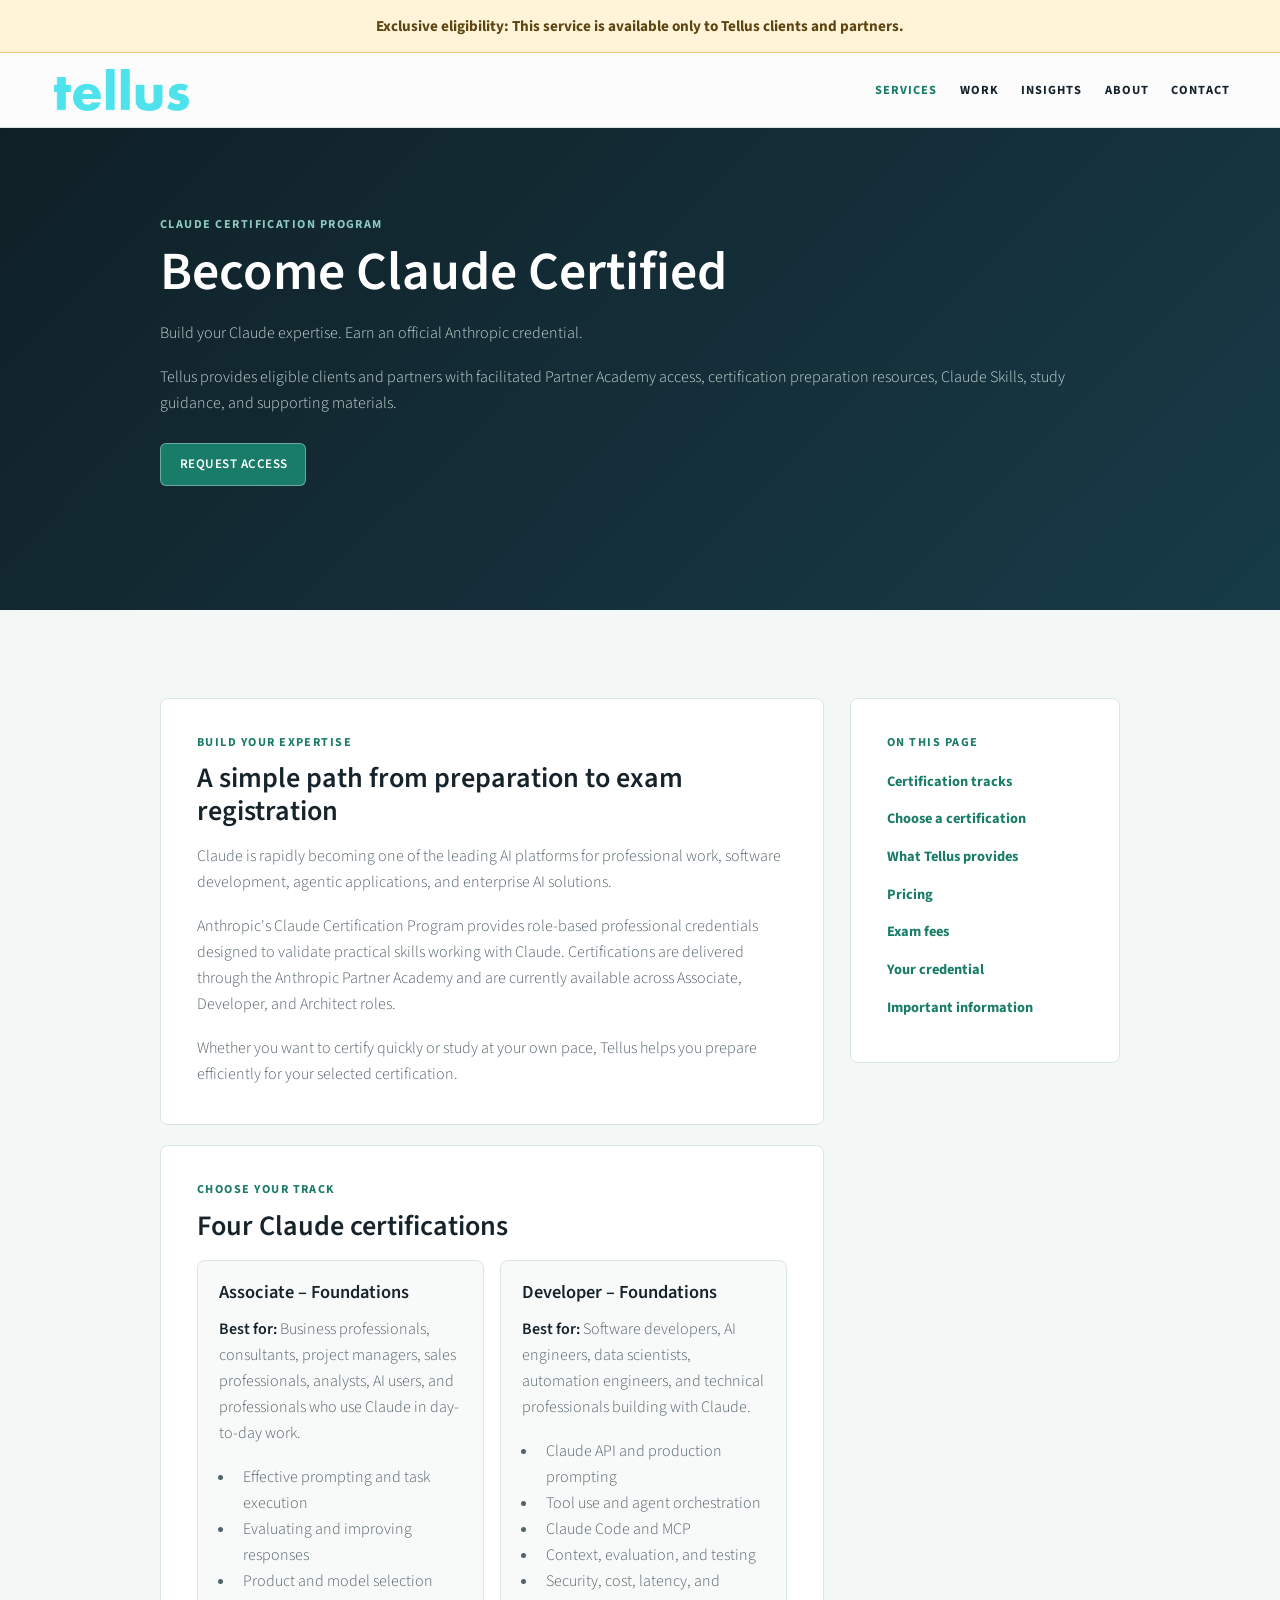
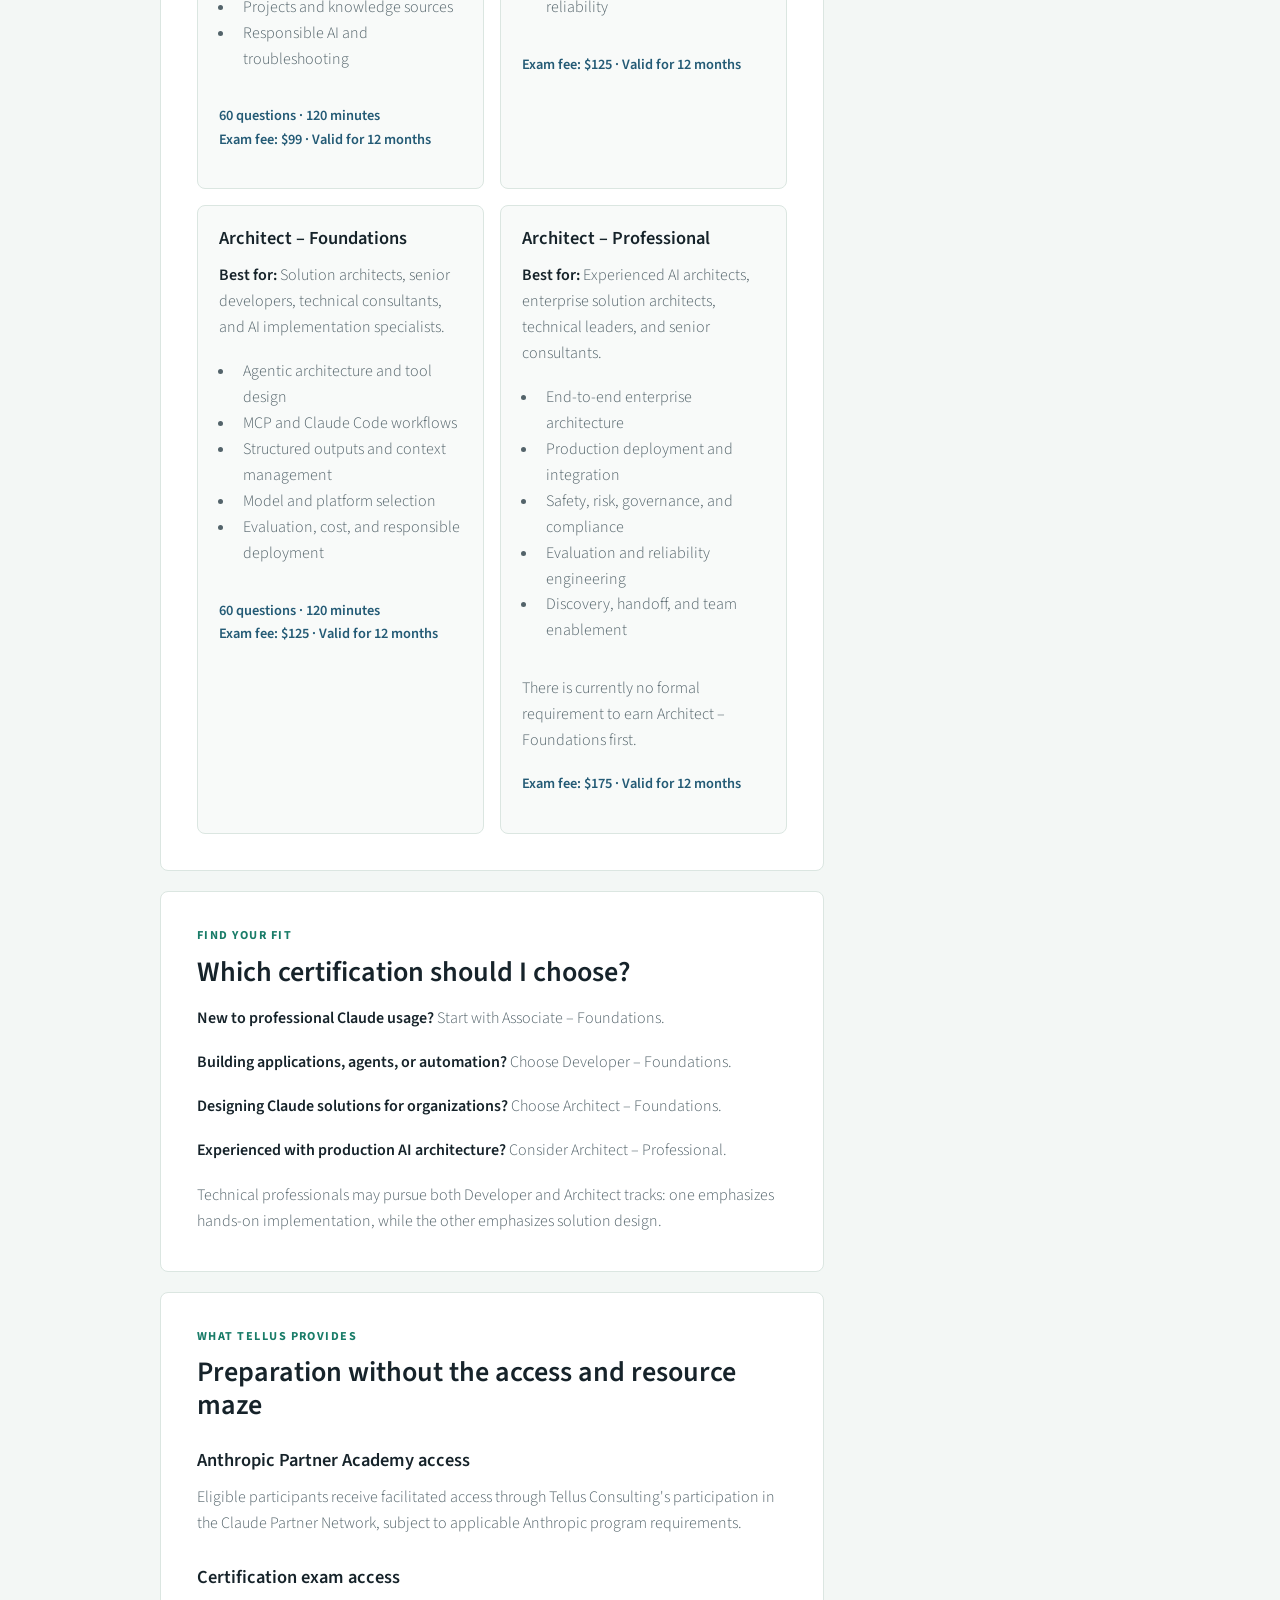
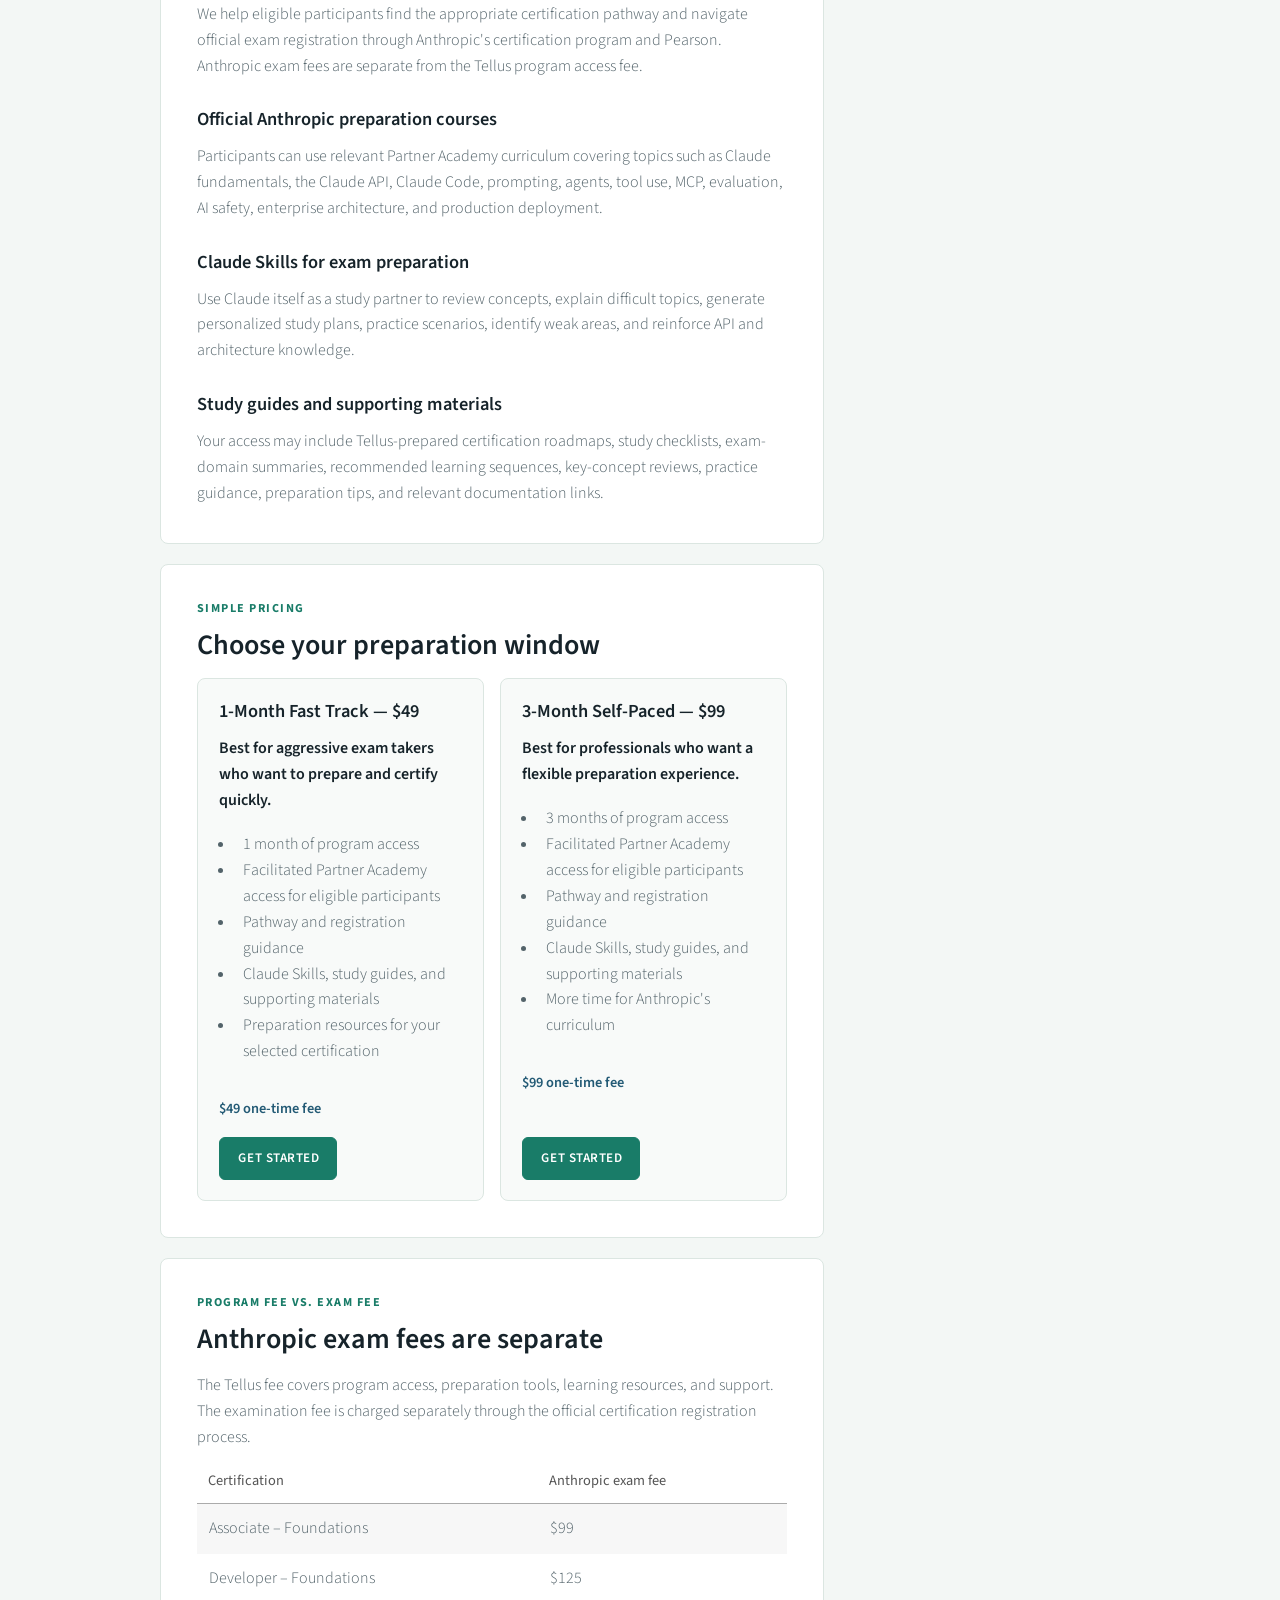
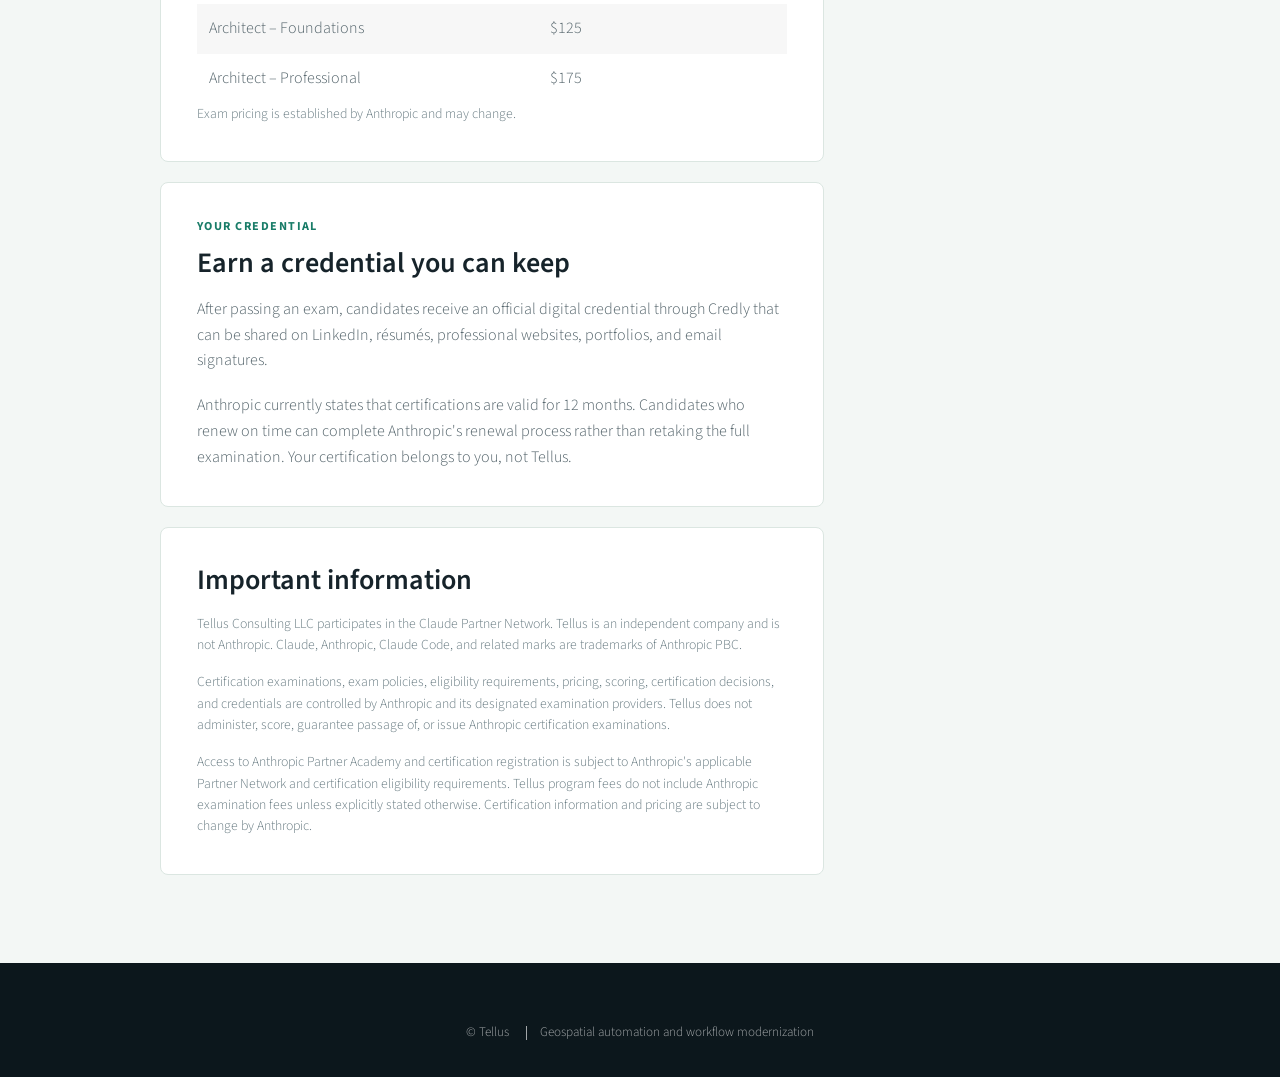
==== claude-certification.html @ 36d82f69 "add certication pages" ====
<!DOCTYPE HTML>
<html lang="en">

<head>
    <title>Claude Certification Access &amp; Preparation | Tellus</title>
    <link rel="icon" type="image/png" href="/images/tellus_symbol_square_clear.png" />
    <meta charset="utf-8" />
    <meta name="viewport" content="width=device-width, initial-scale=1, user-scalable=no" />
    <meta name="description"
        content="Claude certification access, Partner Academy guidance, and exam preparation for eligible Tellus clients and partners." />
    <link rel="canonical" href="https://www.tellusai.com/claude-certification.html" />
    <meta property="og:type" content="website" />
    <meta property="og:title" content="Claude Certification Access &amp; Preparation | Tellus" />
    <meta property="og:description"
        content="A guided path to Claude certification for eligible Tellus clients and partners." />
    <meta property="og:url" content="https://www.tellusai.com/claude-certification.html" />
    <meta name="twitter:card" content="summary" />
    <script
        type="application/ld+json">{"@context":"https://schema.org","@type":"Service","name":"Claude Certification Access & Preparation","provider":{"@id":"https://www.tellusai.com/#organization"},"audience":{"@type":"Audience","audienceType":"Tellus clients and partners"},"description":"Facilitated Anthropic Partner Academy access, certification preparation resources, study guidance, and exam registration support for eligible Tellus clients and partners."}</script>
    <link rel="stylesheet" href="/assets/css/main.css?v=20260813" />
    <link rel="stylesheet" href="/assets/css/tellus.css?v=20260821" />
</head>

<body class="is-preload insights-page certification-page">
    <div class="certification-notice" role="note">Exclusive eligibility: This service is available only to Tellus
        clients and partners.</div>
    <header class="insights-page-top">
        <nav class="site-nav"><a class="brand" href="/index.html"><img src="/images/Tellus_Logo_clear.png"
                    alt="Tellus" /></a>
            <div class="nav-links"><a href="/services.html" aria-current="page">Services</a><a
                    href="/case-studies.html">Work</a><a href="/insights.html">Insights</a><a
                    href="/about.html">About</a><a href="/index.html#contact">Contact</a></div>
        </nav>
    </header>
    <main>
        <section class="detail-hero">
            <div class="container">
                <p class="eyebrow">Claude certification program</p>
                <h1>Become Claude Certified</h1>
                <p>Build your Claude expertise. Earn an official Anthropic credential.</p>
                <p>Tellus provides eligible clients and partners with facilitated Partner Academy access, certification
                    preparation resources, Claude Skills, study guidance, and supporting materials.</p>
                <div class="hero-actions"><a class="button primary"
                        href="mailto:info@tellusai.com?subject=Claude%20Certification%20Access">Request
                        Access</a></div>
            </div>
        </section>
        <section class="main tellus-section certification-content">
            <div class="container certification-layout">
                <div class="certification-main">
                    <section class="certification-card" id="overview">
                        <p class="eyebrow">Build your expertise</p>
                        <h2>A simple path from preparation to exam registration</h2>
                        <p>Claude is rapidly becoming one of the leading AI platforms for professional work, software
                            development, agentic applications, and enterprise AI solutions.</p>
                        <p>Anthropic's Claude Certification Program provides role-based professional credentials
                            designed to validate practical skills working with Claude. Certifications are delivered
                            through the Anthropic Partner Academy and are currently available across Associate,
                            Developer, and Architect roles.</p>
                        <p>Whether you want to certify quickly or study at your own pace, Tellus helps you prepare
                            efficiently for your selected certification.</p>
                    </section>
                    <section class="certification-card" id="tracks">
                        <p class="eyebrow">Choose your track</p>
                        <h2>Four Claude certifications</h2>
                        <div class="certification-track-grid">
                            <article class="certification-track">
                                <h3>Associate &ndash; Foundations</h3>
                                <p><strong>Best for:</strong> Business professionals, consultants, project managers,
                                    sales professionals, analysts, AI users, and professionals who use Claude in
                                    day-to-day work.</p>
                                <ul>
                                    <li>Effective prompting and task execution</li>
                                    <li>Evaluating and improving responses</li>
                                    <li>Product and model selection</li>
                                    <li>Projects and knowledge sources</li>
                                    <li>Responsible AI and troubleshooting</li>
                                </ul>
                                <p class="track-meta">60 questions &middot; 120 minutes<br />Exam fee: $99 &middot;
                                    Valid for 12 months</p>
                            </article>
                            <article class="certification-track">
                                <h3>Developer &ndash; Foundations</h3>
                                <p><strong>Best for:</strong> Software developers, AI engineers, data scientists,
                                    automation engineers, and technical professionals building with Claude.</p>
                                <ul>
                                    <li>Claude API and production prompting</li>
                                    <li>Tool use and agent orchestration</li>
                                    <li>Claude Code and MCP</li>
                                    <li>Context, evaluation, and testing</li>
                                    <li>Security, cost, latency, and reliability</li>
                                </ul>
                                <p class="track-meta">Exam fee: $125 &middot; Valid for 12 months</p>
                            </article>
                            <article class="certification-track">
                                <h3>Architect &ndash; Foundations</h3>
                                <p><strong>Best for:</strong> Solution architects, senior developers, technical
                                    consultants, and AI implementation specialists.</p>
                                <ul>
                                    <li>Agentic architecture and tool design</li>
                                    <li>MCP and Claude Code workflows</li>
                                    <li>Structured outputs and context management</li>
                                    <li>Model and platform selection</li>
                                    <li>Evaluation, cost, and responsible deployment</li>
                                </ul>
                                <p class="track-meta">60 questions &middot; 120 minutes<br />Exam fee: $125 &middot;
                                    Valid for 12 months</p>
                            </article>
                            <article class="certification-track">
                                <h3>Architect &ndash; Professional</h3>
                                <p><strong>Best for:</strong> Experienced AI architects, enterprise solution architects,
                                    technical leaders, and senior consultants.</p>
                                <ul>
                                    <li>End-to-end enterprise architecture</li>
                                    <li>Production deployment and integration</li>
                                    <li>Safety, risk, governance, and compliance</li>
                                    <li>Evaluation and reliability engineering</li>
                                    <li>Discovery, handoff, and team enablement</li>
                                </ul>
                                <p>There is currently no formal requirement to earn Architect &ndash; Foundations first.
                                </p>
                                <p class="track-meta">Exam fee: $175 &middot; Valid for 12 months</p>
                            </article>
                        </div>
                    </section>
                    <section class="certification-card" id="choose">
                        <p class="eyebrow">Find your fit</p>
                        <h2>Which certification should I choose?</h2>
                        <p><strong>New to professional Claude usage?</strong> Start with Associate &ndash; Foundations.
                        </p>
                        <p><strong>Building applications, agents, or automation?</strong> Choose Developer &ndash;
                            Foundations.</p>
                        <p><strong>Designing Claude solutions for organizations?</strong> Choose Architect &ndash;
                            Foundations.</p>
                        <p><strong>Experienced with production AI architecture?</strong> Consider Architect &ndash;
                            Professional.</p>
                        <p>Technical professionals may pursue both Developer and Architect tracks: one emphasizes
                            hands-on implementation, while the other emphasizes solution design.</p>
                    </section>
                    <section class="certification-card" id="included">
                        <p class="eyebrow">What Tellus provides</p>
                        <h2>Preparation without the access and resource maze</h2>
                        <h3>Anthropic Partner Academy access</h3>
                        <p>Eligible participants receive facilitated access through Tellus Consulting's participation in
                            the Claude Partner Network, subject to applicable Anthropic program requirements.</p>
                        <h3>Certification exam access</h3>
                        <p>We help eligible participants find the appropriate certification pathway and navigate
                            official exam registration through Anthropic's certification program and Pearson. Anthropic
                            exam fees are separate from the Tellus program access fee.</p>
                        <h3>Official Anthropic preparation courses</h3>
                        <p>Participants can use relevant Partner Academy curriculum covering topics such as Claude
                            fundamentals, the Claude API, Claude Code, prompting, agents, tool use, MCP, evaluation, AI
                            safety, enterprise architecture, and production deployment.</p>
                        <h3>Claude Skills for exam preparation</h3>
                        <p>Use Claude itself as a study partner to review concepts, explain difficult topics, generate
                            personalized study plans, practice scenarios, identify weak areas, and reinforce API and
                            architecture knowledge.</p>
                        <h3>Study guides and supporting materials</h3>
                        <p>Your access may include Tellus-prepared certification roadmaps, study checklists, exam-domain
                            summaries, recommended learning sequences, key-concept reviews, practice guidance,
                            preparation tips, and relevant documentation links.</p>
                    </section>
                    <section class="certification-card" id="pricing">
                        <p class="eyebrow">Simple pricing</p>
                        <h2>Choose your preparation window</h2>
                        <div class="pricing-grid">
                            <article class="pricing-option">
                                <h3>1-Month Fast Track &mdash; $49</h3>
                                <p><strong>Best for aggressive exam takers who want to prepare and certify
                                        quickly.</strong></p>
                                <ul>
                                    <li>1 month of program access</li>
                                    <li>Facilitated Partner Academy access for eligible participants</li>
                                    <li>Pathway and registration guidance</li>
                                    <li>Claude Skills, study guides, and supporting materials</li>
                                    <li>Preparation resources for your selected certification</li>
                                </ul>
                                <p class="track-meta">$49 one-time fee</p><a class="button primary"
                                    href="https://buy.stripe.com/PLACEHOLDER_FAST_TRACK"
                                    aria-label="Get started with the 1-Month Fast Track">Get Started</a>
                            </article>
                            <article class="pricing-option">
                                <h3>3-Month Self-Paced &mdash; $99</h3>
                                <p><strong>Best for professionals who want a flexible preparation experience.</strong>
                                </p>
                                <ul>
                                    <li>3 months of program access</li>
                                    <li>Facilitated Partner Academy access for eligible participants</li>
                                    <li>Pathway and registration guidance</li>
                                    <li>Claude Skills, study guides, and supporting materials</li>
                                    <li>More time for Anthropic's curriculum</li>
                                </ul>
                                <p class="track-meta">$99 one-time fee</p><a class="button primary"
                                    href="https://buy.stripe.com/PLACEHOLDER_SELF_PACED"
                                    aria-label="Get started with the 3-Month Self-Paced program">Get Started</a>
                            </article>
                        </div>
                    </section>
                    <section class="certification-card" id="fees">
                        <p class="eyebrow">Program fee vs. exam fee</p>
                        <h2>Anthropic exam fees are separate</h2>
                        <p>The Tellus fee covers program access, preparation tools, learning resources, and support. The
                            examination fee is charged separately through the official certification registration
                            process.</p>
                        <div class="certification-table">
                            <table>
                                <thead>
                                    <tr>
                                        <th>Certification</th>
                                        <th>Anthropic exam fee</th>
                                    </tr>
                                </thead>
                                <tbody>
                                    <tr>
                                        <td>Associate &ndash; Foundations</td>
                                        <td>$99</td>
                                    </tr>
                                    <tr>
                                        <td>Developer &ndash; Foundations</td>
                                        <td>$125</td>
                                    </tr>
                                    <tr>
                                        <td>Architect &ndash; Foundations</td>
                                        <td>$125</td>
                                    </tr>
                                    <tr>
                                        <td>Architect &ndash; Professional</td>
                                        <td>$175</td>
                                    </tr>
                                </tbody>
                            </table>
                        </div>
                        <p class="fine-print">Exam pricing is established by Anthropic and may change.</p>
                    </section>
                    <section class="certification-card" id="credential">
                        <p class="eyebrow">Your credential</p>
                        <h2>Earn a credential you can keep</h2>
                        <p>After passing an exam, candidates receive an official digital credential through Credly that
                            can be shared on LinkedIn, r&eacute;sum&eacute;s, professional websites, portfolios, and
                            email signatures.</p>
                        <p>Anthropic currently states that certifications are valid for 12 months. Candidates who renew
                            on time can complete Anthropic's renewal process rather than retaking the full examination.
                            Your certification belongs to you, not Tellus.</p>
                    </section>
                    <section class="certification-card fine-print" id="important">
                        <h2>Important information</h2>
                        <p>Tellus Consulting LLC participates in the Claude Partner Network. Tellus is an independent
                            company and is not Anthropic. Claude, Anthropic, Claude Code, and related marks are
                            trademarks of Anthropic PBC.</p>
                        <p>Certification examinations, exam policies, eligibility requirements, pricing, scoring,
                            certification decisions, and credentials are controlled by Anthropic and its designated
                            examination providers. Tellus does not administer, score, guarantee passage of, or issue
                            Anthropic certification examinations.</p>
                        <p>Access to Anthropic Partner Academy and certification registration is subject to Anthropic's
                            applicable Partner Network and certification eligibility requirements. Tellus program fees
                            do not include Anthropic examination fees unless explicitly stated otherwise. Certification
                            information and pricing are subject to change by Anthropic.</p>
                    </section>
                </div>
                <aside class="certification-card certification-sidebar" aria-label="Page contents">
                    <p class="eyebrow">On this page</p><a href="#tracks">Certification tracks</a><a
                        href="#choose">Choose a certification</a><a href="#included">What Tellus provides</a><a
                        href="#pricing">Pricing</a><a href="#fees">Exam fees</a><a href="#credential">Your
                        credential</a><a href="#important">Important information</a>
                </aside>
            </div>
        </section>
    </main>
    <footer id="footer">
        <ul class="copyright">
            <li>&copy; Tellus</li>
            <li>Geospatial automation and workflow modernization</li>
        </ul>
    </footer>
    <script src="/assets/js/jquery.min.js"></script>
    <script src="/assets/js/browser.min.js"></script>
    <script src="/assets/js/breakpoints.min.js"></script>
    <script src="/assets/js/util.js"></script>
    <script src="/assets/js/main.js"></script>
</body>

</html>
---- assets/css/main.css ----
@import url("fontawesome-all.min.css");
@import url("https://fonts.googleapis.com/css?family=Source+Sans+Pro:300,300italic,400,400italic");

/*
	Photon by HTML5 UP
	html5up.net | @ajlkn
	Free for personal and commercial use under the CCA 3.0 license (html5up.net/license)
*/

html,
body,
div,
span,
applet,
object,
iframe,
h1,
h2,
h3,
h4,
h5,
h6,
p,
blockquote,
pre,
a,
abbr,
acronym,
address,
big,
cite,
code,
del,
dfn,
em,
img,
ins,
kbd,
q,
s,
samp,
small,
strike,
strong,
sub,
sup,
tt,
var,
b,
u,
i,
center,
dl,
dt,
dd,
ol,
ul,
li,
fieldset,
form,
label,
legend,
table,
caption,
tbody,
tfoot,
thead,
tr,
th,
td,
article,
aside,
canvas,
details,
embed,
figure,
figcaption,
footer,
header,
hgroup,
menu,
nav,
output,
ruby,
section,
summary,
time,
mark,
audio,
video {
	margin: 0;
	padding: 0;
	border: 0;
	font-size: 100%;
	font: inherit;
	vertical-align: baseline;
}

article,
aside,
details,
figcaption,
figure,
footer,
header,
hgroup,
menu,
nav,
section {
	display: block;
}

body {
	line-height: 1;
}

ol,
ul {
	list-style: none;
}

blockquote,
q {
	quotes: none;
}

blockquote:before,
blockquote:after,
q:before,
q:after {
	content: '';
	content: none;
}

table {
	border-collapse: collapse;
	border-spacing: 0;
}

body {
	-webkit-text-size-adjust: none;
}

mark {
	background-color: transparent;
	color: inherit;
}

input::-moz-focus-inner {
	border: 0;
	padding: 0;
}

input,
select,
textarea {
	-moz-appearance: none;
	-webkit-appearance: none;
	-ms-appearance: none;
	appearance: none;
}

/* Basic */

html {
	box-sizing: border-box;
}

*,
*:before,
*:after {
	box-sizing: inherit;
}

body {
	background: #fff;
}

body.is-preload *,
body.is-preload *:before,
body.is-preload *:after {
	-moz-animation: none !important;
	-webkit-animation: none !important;
	-ms-animation: none !important;
	animation: none !important;
	-moz-transition: none !important;
	-webkit-transition: none !important;
	-ms-transition: none !important;
	transition: none !important;
}

body,
input,
select,
textarea {
	color: #666;
	font-family: "Source Sans Pro", Helvetica, sans-serif;
	font-size: 16pt;
	font-weight: 300;
	line-height: 1.65em;
}

a {
	-moz-transition: color 0.2s ease-in-out, border-color 0.2s ease-in-out;
	-webkit-transition: color 0.2s ease-in-out, border-color 0.2s ease-in-out;
	-ms-transition: color 0.2s ease-in-out, border-color 0.2s ease-in-out;
	transition: color 0.2s ease-in-out, border-color 0.2s ease-in-out;
	border-bottom: dotted 1px #666;
	color: inherit;
	text-decoration: none;
}

a:hover {
	border-bottom-color: transparent !important;
	color: #6bd4c8;
}

strong,
b {
	color: #555;
	font-weight: 400;
}

em,
i {
	font-style: italic;
}

p {
	margin: 0 0 2em 0;
}

h1,
h2,
h3,
h4,
h5,
h6 {
	color: #555;
	line-height: 1em;
	margin: 0 0 1em 0;
}

h1 a,
h2 a,
h3 a,
h4 a,
h5 a,
h6 a {
	color: inherit;
	text-decoration: none;
}

h1 {
	font-size: 2.25em;
	line-height: 1.35em;
}

h2 {
	font-size: 2em;
	line-height: 1.35em;
}

h3 {
	font-size: 1.35em;
	line-height: 1.5em;
}

h4 {
	font-size: 1.25em;
	line-height: 1.5em;
}

h5 {
	font-size: 0.9em;
	line-height: 1.5em;
}

h6 {
	font-size: 0.7em;
	line-height: 1.5em;
}

sub {
	font-size: 0.8em;
	position: relative;
	top: 0.5em;
}

sup {
	font-size: 0.8em;
	position: relative;
	top: -0.5em;
}

hr {
	border: 0;
	border-bottom: solid 1px rgba(144, 144, 144, 0.5);
	margin: 2em 0;
}

hr.major {
	margin: 3em 0;
}

blockquote {
	border-left: solid 4px rgba(144, 144, 144, 0.5);
	font-style: italic;
	margin: 0 0 2em 0;
	padding: 0.5em 0 0.5em 2em;
}

code {
	background: rgba(144, 144, 144, 0.075);
	border-radius: 4px;
	border: solid 1px rgba(144, 144, 144, 0.5);
	font-family: "Courier New", monospace;
	font-size: 0.9em;
	margin: 0 0.25em;
	padding: 0.25em 0.65em;
}

pre {
	-webkit-overflow-scrolling: touch;
	font-family: "Courier New", monospace;
	font-size: 0.9em;
	margin: 0 0 2em 0;
}

pre code {
	display: block;
	line-height: 1.75em;
	padding: 1em 1.5em;
	overflow-x: auto;
}

.align-left {
	text-align: left;
}

.align-center {
	text-align: center;
}

.align-right {
	text-align: right;
}

/* Container */

.container {
	margin: 0 auto;
	max-width: calc(100% - 4em);
	width: 60em;
}

.container.xsmall {
	width: 15em;
}

.container.small {
	width: 30em;
}

.container.medium {
	width: 45em;
}

.container.large {
	width: 75em;
}

.container.xlarge {
	width: 90em;
}

.container.max {
	width: 100%;
}

@media screen and (max-width: 980px) {

	.container {
		max-width: 100% !important;
		width: 100% !important;
	}

}

@media screen and (max-width: 480px) {

	.container {
		max-width: calc(100% - 3em);
	}

}

/* Row */

.row {
	display: flex;
	flex-wrap: wrap;
	box-sizing: border-box;
	align-items: stretch;
}

.row>* {
	box-sizing: border-box;
}

.row.gtr-uniform>*> :last-child {
	margin-bottom: 0;
}

.row.aln-left {
	justify-content: flex-start;
}

.row.aln-center {
	justify-content: center;
}

.row.aln-right {
	justify-content: flex-end;
}

.row.aln-top {
	align-items: flex-start;
}

.row.aln-middle {
	align-items: center;
}

.row.aln-bottom {
	align-items: flex-end;
}

.row>.imp {
	order: -1;
}

.row>.col-1 {
	width: 8.33333%;
}

.row>.off-1 {
	margin-left: 8.33333%;
}

.row>.col-2 {
	width: 16.66667%;
}

.row>.off-2 {
	margin-left: 16.66667%;
}

.row>.col-3 {
	width: 25%;
}

.row>.off-3 {
	margin-left: 25%;
}

.row>.col-4 {
	width: 33.33333%;
}

.row>.off-4 {
	margin-left: 33.33333%;
}

.row>.col-5 {
	width: 41.66667%;
}

.row>.off-5 {
	margin-left: 41.66667%;
}

.row>.col-6 {
	width: 50%;
}

.row>.off-6 {
	margin-left: 50%;
}

.row>.col-7 {
	width: 58.33333%;
}

.row>.off-7 {
	margin-left: 58.33333%;
}

.row>.col-8 {
	width: 66.66667%;
}

.row>.off-8 {
	margin-left: 66.66667%;
}

.row>.col-9 {
	width: 75%;
}

.row>.off-9 {
	margin-left: 75%;
}

.row>.col-10 {
	width: 83.33333%;
}

.row>.off-10 {
	margin-left: 83.33333%;
}

.row>.col-11 {
	width: 91.66667%;
}

.row>.off-11 {
	margin-left: 91.66667%;
}

.row>.col-12 {
	width: 100%;
}

.row>.off-12 {
	margin-left: 100%;
}

.row.gtr-0 {
	margin-top: 0;
	margin-left: 0em;
}

.row.gtr-0>* {
	padding: 0 0 0 0em;
}

.row.gtr-0.gtr-uniform {
	margin-top: 0em;
}

.row.gtr-0.gtr-uniform>* {
	padding-top: 0em;
}

.row.gtr-25 {
	margin-top: 0;
	margin-left: -0.5em;
}

.row.gtr-25>* {
	padding: 0 0 0 0.5em;
}

.row.gtr-25.gtr-uniform {
	margin-top: -0.5em;
}

.row.gtr-25.gtr-uniform>* {
	padding-top: 0.5em;
}

.row.gtr-50 {
	margin-top: 0;
	margin-left: -1em;
}

.row.gtr-50>* {
	padding: 0 0 0 1em;
}

.row.gtr-50.gtr-uniform {
	margin-top: -1em;
}

.row.gtr-50.gtr-uniform>* {
	padding-top: 1em;
}

.row {
	margin-top: 0;
	margin-left: -2em;
}

.row>* {
	padding: 0 0 0 2em;
}

.row.gtr-uniform {
	margin-top: -2em;
}

.row.gtr-uniform>* {
	padding-top: 2em;
}

.row.gtr-150 {
	margin-top: 0;
	margin-left: -3em;
}

.row.gtr-150>* {
	padding: 0 0 0 3em;
}

.row.gtr-150.gtr-uniform {
	margin-top: -3em;
}

.row.gtr-150.gtr-uniform>* {
	padding-top: 3em;
}

.row.gtr-200 {
	margin-top: 0;
	margin-left: -4em;
}

.row.gtr-200>* {
	padding: 0 0 0 4em;
}

.row.gtr-200.gtr-uniform {
	margin-top: -4em;
}

.row.gtr-200.gtr-uniform>* {
	padding-top: 4em;
}

@media screen and (max-width: 1680px) {

	.row {
		display: flex;
		flex-wrap: wrap;
		box-sizing: border-box;
		align-items: stretch;
	}

	.row>* {
		box-sizing: border-box;
	}

	.row.gtr-uniform>*> :last-child {
		margin-bottom: 0;
	}

	.row.aln-left {
		justify-content: flex-start;
	}

	.row.aln-center {
		justify-content: center;
	}

	.row.aln-right {
		justify-content: flex-end;
	}

	.row.aln-top {
		align-items: flex-start;
	}

	.row.aln-middle {
		align-items: center;
	}

	.row.aln-bottom {
		align-items: flex-end;
	}

	.row>.imp-xlarge {
		order: -1;
	}

	.row>.col-1-xlarge {
		width: 8.33333%;
	}

	.row>.off-1-xlarge {
		margin-left: 8.33333%;
	}

	.row>.col-2-xlarge {
		width: 16.66667%;
	}

	.row>.off-2-xlarge {
		margin-left: 16.66667%;
	}

	.row>.col-3-xlarge {
		width: 25%;
	}

	.row>.off-3-xlarge {
		margin-left: 25%;
	}

	.row>.col-4-xlarge {
		width: 33.33333%;
	}

	.row>.off-4-xlarge {
		margin-left: 33.33333%;
	}

	.row>.col-5-xlarge {
		width: 41.66667%;
	}

	.row>.off-5-xlarge {
		margin-left: 41.66667%;
	}

	.row>.col-6-xlarge {
		width: 50%;
	}

	.row>.off-6-xlarge {
		margin-left: 50%;
	}

	.row>.col-7-xlarge {
		width: 58.33333%;
	}

	.row>.off-7-xlarge {
		margin-left: 58.33333%;
	}

	.row>.col-8-xlarge {
		width: 66.66667%;
	}

	.row>.off-8-xlarge {
		margin-left: 66.66667%;
	}

	.row>.col-9-xlarge {
		width: 75%;
	}

	.row>.off-9-xlarge {
		margin-left: 75%;
	}

	.row>.col-10-xlarge {
		width: 83.33333%;
	}

	.row>.off-10-xlarge {
		margin-left: 83.33333%;
	}

	.row>.col-11-xlarge {
		width: 91.66667%;
	}

	.row>.off-11-xlarge {
		margin-left: 91.66667%;
	}

	.row>.col-12-xlarge {
		width: 100%;
	}

	.row>.off-12-xlarge {
		margin-left: 100%;
	}

	.row.gtr-0 {
		margin-top: 0;
		margin-left: 0em;
	}

	.row.gtr-0>* {
		padding: 0 0 0 0em;
	}

	.row.gtr-0.gtr-uniform {
		margin-top: 0em;
	}

	.row.gtr-0.gtr-uniform>* {
		padding-top: 0em;
	}

	.row.gtr-25 {
		margin-top: 0;
		margin-left: -0.5em;
	}

	.row.gtr-25>* {
		padding: 0 0 0 0.5em;
	}

	.row.gtr-25.gtr-uniform {
		margin-top: -0.5em;
	}

	.row.gtr-25.gtr-uniform>* {
		padding-top: 0.5em;
	}

	.row.gtr-50 {
		margin-top: 0;
		margin-left: -1em;
	}

	.row.gtr-50>* {
		padding: 0 0 0 1em;
	}

	.row.gtr-50.gtr-uniform {
		margin-top: -1em;
	}

	.row.gtr-50.gtr-uniform>* {
		padding-top: 1em;
	}

	.row {
		margin-top: 0;
		margin-left: -2em;
	}

	.row>* {
		padding: 0 0 0 2em;
	}

	.row.gtr-uniform {
		margin-top: -2em;
	}

	.row.gtr-uniform>* {
		padding-top: 2em;
	}

	.row.gtr-150 {
		margin-top: 0;
		margin-left: -3em;
	}

	.row.gtr-150>* {
		padding: 0 0 0 3em;
	}

	.row.gtr-150.gtr-uniform {
		margin-top: -3em;
	}

	.row.gtr-150.gtr-uniform>* {
		padding-top: 3em;
	}

	.row.gtr-200 {
		margin-top: 0;
		margin-left: -4em;
	}

	.row.gtr-200>* {
		padding: 0 0 0 4em;
	}

	.row.gtr-200.gtr-uniform {
		margin-top: -4em;
	}

	.row.gtr-200.gtr-uniform>* {
		padding-top: 4em;
	}

}

@media screen and (max-width: 1140px) {

	.row {
		display: flex;
		flex-wrap: wrap;
		box-sizing: border-box;
		align-items: stretch;
	}

	.row>* {
		box-sizing: border-box;
	}

	.row.gtr-uniform>*> :last-child {
		margin-bottom: 0;
	}

	.row.aln-left {
		justify-content: flex-start;
	}

	.row.aln-center {
		justify-content: center;
	}

	.row.aln-right {
		justify-content: flex-end;
	}

	.row.aln-top {
		align-items: flex-start;
	}

	.row.aln-middle {
		align-items: center;
	}

	.row.aln-bottom {
		align-items: flex-end;
	}

	.row>.imp-large {
		order: -1;
	}

	.row>.col-1-large {
		width: 8.33333%;
	}

	.row>.off-1-large {
		margin-left: 8.33333%;
	}

	.row>.col-2-large {
		width: 16.66667%;
	}

	.row>.off-2-large {
		margin-left: 16.66667%;
	}

	.row>.col-3-large {
		width: 25%;
	}

	.row>.off-3-large {
		margin-left: 25%;
	}

	.row>.col-4-large {
		width: 33.33333%;
	}

	.row>.off-4-large {
		margin-left: 33.33333%;
	}

	.row>.col-5-large {
		width: 41.66667%;
	}

	.row>.off-5-large {
		margin-left: 41.66667%;
	}

	.row>.col-6-large {
		width: 50%;
	}

	.row>.off-6-large {
		margin-left: 50%;
	}

	.row>.col-7-large {
		width: 58.33333%;
	}

	.row>.off-7-large {
		margin-left: 58.33333%;
	}

	.row>.col-8-large {
		width: 66.66667%;
	}

	.row>.off-8-large {
		margin-left: 66.66667%;
	}

	.row>.col-9-large {
		width: 75%;
	}

	.row>.off-9-large {
		margin-left: 75%;
	}

	.row>.col-10-large {
		width: 83.33333%;
	}

	.row>.off-10-large {
		margin-left: 83.33333%;
	}

	.row>.col-11-large {
		width: 91.66667%;
	}

	.row>.off-11-large {
		margin-left: 91.66667%;
	}

	.row>.col-12-large {
		width: 100%;
	}

	.row>.off-12-large {
		margin-left: 100%;
	}

	.row.gtr-0 {
		margin-top: 0;
		margin-left: 0em;
	}

	.row.gtr-0>* {
		padding: 0 0 0 0em;
	}

	.row.gtr-0.gtr-uniform {
		margin-top: 0em;
	}

	.row.gtr-0.gtr-uniform>* {
		padding-top: 0em;
	}

	.row.gtr-25 {
		margin-top: 0;
		margin-left: -0.5em;
	}

	.row.gtr-25>* {
		padding: 0 0 0 0.5em;
	}

	.row.gtr-25.gtr-uniform {
		margin-top: -0.5em;
	}

	.row.gtr-25.gtr-uniform>* {
		padding-top: 0.5em;
	}

	.row.gtr-50 {
		margin-top: 0;
		margin-left: -1em;
	}

	.row.gtr-50>* {
		padding: 0 0 0 1em;
	}

	.row.gtr-50.gtr-uniform {
		margin-top: -1em;
	}

	.row.gtr-50.gtr-uniform>* {
		padding-top: 1em;
	}

	.row {
		margin-top: 0;
		margin-left: -2em;
	}

	.row>* {
		padding: 0 0 0 2em;
	}

	.row.gtr-uniform {
		margin-top: -2em;
	}

	.row.gtr-uniform>* {
		padding-top: 2em;
	}

	.row.gtr-150 {
		margin-top: 0;
		margin-left: -3em;
	}

	.row.gtr-150>* {
		padding: 0 0 0 3em;
	}

	.row.gtr-150.gtr-uniform {
		margin-top: -3em;
	}

	.row.gtr-150.gtr-uniform>* {
		padding-top: 3em;
	}

	.row.gtr-200 {
		margin-top: 0;
		margin-left: -4em;
	}

	.row.gtr-200>* {
		padding: 0 0 0 4em;
	}

	.row.gtr-200.gtr-uniform {
		margin-top: -4em;
	}

	.row.gtr-200.gtr-uniform>* {
		padding-top: 4em;
	}

}

@media screen and (max-width: 980px) {

	.row {
		display: flex;
		flex-wrap: wrap;
		box-sizing: border-box;
		align-items: stretch;
	}

	.row>* {
		box-sizing: border-box;
	}

	.row.gtr-uniform>*> :last-child {
		margin-bottom: 0;
	}

	.row.aln-left {
		justify-content: flex-start;
	}

	.row.aln-center {
		justify-content: center;
	}

	.row.aln-right {
		justify-content: flex-end;
	}

	.row.aln-top {
		align-items: flex-start;
	}

	.row.aln-middle {
		align-items: center;
	}

	.row.aln-bottom {
		align-items: flex-end;
	}

	.row>.imp-medium {
		order: -1;
	}

	.row>.col-1-medium {
		width: 8.33333%;
	}

	.row>.off-1-medium {
		margin-left: 8.33333%;
	}

	.row>.col-2-medium {
		width: 16.66667%;
	}

	.row>.off-2-medium {
		margin-left: 16.66667%;
	}

	.row>.col-3-medium {
		width: 25%;
	}

	.row>.off-3-medium {
		margin-left: 25%;
	}

	.row>.col-4-medium {
		width: 33.33333%;
	}

	.row>.off-4-medium {
		margin-left: 33.33333%;
	}

	.row>.col-5-medium {
		width: 41.66667%;
	}

	.row>.off-5-medium {
		margin-left: 41.66667%;
	}

	.row>.col-6-medium {
		width: 50%;
	}

	.row>.off-6-medium {
		margin-left: 50%;
	}

	.row>.col-7-medium {
		width: 58.33333%;
	}

	.row>.off-7-medium {
		margin-left: 58.33333%;
	}

	.row>.col-8-medium {
		width: 66.66667%;
	}

	.row>.off-8-medium {
		margin-left: 66.66667%;
	}

	.row>.col-9-medium {
		width: 75%;
	}

	.row>.off-9-medium {
		margin-left: 75%;
	}

	.row>.col-10-medium {
		width: 83.33333%;
	}

	.row>.off-10-medium {
		margin-left: 83.33333%;
	}

	.row>.col-11-medium {
		width: 91.66667%;
	}

	.row>.off-11-medium {
		margin-left: 91.66667%;
	}

	.row>.col-12-medium {
		width: 100%;
	}

	.row>.off-12-medium {
		margin-left: 100%;
	}

	.row.gtr-0 {
		margin-top: 0;
		margin-left: 0em;
	}

	.row.gtr-0>* {
		padding: 0 0 0 0em;
	}

	.row.gtr-0.gtr-uniform {
		margin-top: 0em;
	}

	.row.gtr-0.gtr-uniform>* {
		padding-top: 0em;
	}

	.row.gtr-25 {
		margin-top: 0;
		margin-left: -0.5em;
	}

	.row.gtr-25>* {
		padding: 0 0 0 0.5em;
	}

	.row.gtr-25.gtr-uniform {
		margin-top: -0.5em;
	}

	.row.gtr-25.gtr-uniform>* {
		padding-top: 0.5em;
	}

	.row.gtr-50 {
		margin-top: 0;
		margin-left: -1em;
	}

	.row.gtr-50>* {
		padding: 0 0 0 1em;
	}

	.row.gtr-50.gtr-uniform {
		margin-top: -1em;
	}

	.row.gtr-50.gtr-uniform>* {
		padding-top: 1em;
	}

	.row {
		margin-top: 0;
		margin-left: -2em;
	}

	.row>* {
		padding: 0 0 0 2em;
	}

	.row.gtr-uniform {
		margin-top: -2em;
	}

	.row.gtr-uniform>* {
		padding-top: 2em;
	}

	.row.gtr-150 {
		margin-top: 0;
		margin-left: -3em;
	}

	.row.gtr-150>* {
		padding: 0 0 0 3em;
	}

	.row.gtr-150.gtr-uniform {
		margin-top: -3em;
	}

	.row.gtr-150.gtr-uniform>* {
		padding-top: 3em;
	}

	.row.gtr-200 {
		margin-top: 0;
		margin-left: -4em;
	}

	.row.gtr-200>* {
		padding: 0 0 0 4em;
	}

	.row.gtr-200.gtr-uniform {
		margin-top: -4em;
	}

	.row.gtr-200.gtr-uniform>* {
		padding-top: 4em;
	}

}

@media screen and (max-width: 736px) {

	.row {
		display: flex;
		flex-wrap: wrap;
		box-sizing: border-box;
		align-items: stretch;
	}

	.row>* {
		box-sizing: border-box;
	}

	.row.gtr-uniform>*> :last-child {
		margin-bottom: 0;
	}

	.row.aln-left {
		justify-content: flex-start;
	}

	.row.aln-center {
		justify-content: center;
	}

	.row.aln-right {
		justify-content: flex-end;
	}

	.row.aln-top {
		align-items: flex-start;
	}

	.row.aln-middle {
		align-items: center;
	}

	.row.aln-bottom {
		align-items: flex-end;
	}

	.row>.imp-small {
		order: -1;
	}

	.row>.col-1-small {
		width: 8.33333%;
	}

	.row>.off-1-small {
		margin-left: 8.33333%;
	}

	.row>.col-2-small {
		width: 16.66667%;
	}

	.row>.off-2-small {
		margin-left: 16.66667%;
	}

	.row>.col-3-small {
		width: 25%;
	}

	.row>.off-3-small {
		margin-left: 25%;
	}

	.row>.col-4-small {
		width: 33.33333%;
	}

	.row>.off-4-small {
		margin-left: 33.33333%;
	}

	.row>.col-5-small {
		width: 41.66667%;
	}

	.row>.off-5-small {
		margin-left: 41.66667%;
	}

	.row>.col-6-small {
		width: 50%;
	}

	.row>.off-6-small {
		margin-left: 50%;
	}

	.row>.col-7-small {
		width: 58.33333%;
	}

	.row>.off-7-small {
		margin-left: 58.33333%;
	}

	.row>.col-8-small {
		width: 66.66667%;
	}

	.row>.off-8-small {
		margin-left: 66.66667%;
	}

	.row>.col-9-small {
		width: 75%;
	}

	.row>.off-9-small {
		margin-left: 75%;
	}

	.row>.col-10-small {
		width: 83.33333%;
	}

	.row>.off-10-small {
		margin-left: 83.33333%;
	}

	.row>.col-11-small {
		width: 91.66667%;
	}

	.row>.off-11-small {
		margin-left: 91.66667%;
	}

	.row>.col-12-small {
		width: 100%;
	}

	.row>.off-12-small {
		margin-left: 100%;
	}

	.row.gtr-0 {
		margin-top: 0;
		margin-left: 0em;
	}

	.row.gtr-0>* {
		padding: 0 0 0 0em;
	}

	.row.gtr-0.gtr-uniform {
		margin-top: 0em;
	}

	.row.gtr-0.gtr-uniform>* {
		padding-top: 0em;
	}

	.row.gtr-25 {
		margin-top: 0;
		margin-left: -0.5em;
	}

	.row.gtr-25>* {
		padding: 0 0 0 0.5em;
	}

	.row.gtr-25.gtr-uniform {
		margin-top: -0.5em;
	}

	.row.gtr-25.gtr-uniform>* {
		padding-top: 0.5em;
	}

	.row.gtr-50 {
		margin-top: 0;
		margin-left: -1em;
	}

	.row.gtr-50>* {
		padding: 0 0 0 1em;
	}

	.row.gtr-50.gtr-uniform {
		margin-top: -1em;
	}

	.row.gtr-50.gtr-uniform>* {
		padding-top: 1em;
	}

	.row {
		margin-top: 0;
		margin-left: -2em;
	}

	.row>* {
		padding: 0 0 0 2em;
	}

	.row.gtr-uniform {
		margin-top: -2em;
	}

	.row.gtr-uniform>* {
		padding-top: 2em;
	}

	.row.gtr-150 {
		margin-top: 0;
		margin-left: -3em;
	}

	.row.gtr-150>* {
		padding: 0 0 0 3em;
	}

	.row.gtr-150.gtr-uniform {
		margin-top: -3em;
	}

	.row.gtr-150.gtr-uniform>* {
		padding-top: 3em;
	}

	.row.gtr-200 {
		margin-top: 0;
		margin-left: -4em;
	}

	.row.gtr-200>* {
		padding: 0 0 0 4em;
	}

	.row.gtr-200.gtr-uniform {
		margin-top: -4em;
	}

	.row.gtr-200.gtr-uniform>* {
		padding-top: 4em;
	}

}

@media screen and (max-width: 480px) {

	.row {
		display: flex;
		flex-wrap: wrap;
		box-sizing: border-box;
		align-items: stretch;
	}

	.row>* {
		box-sizing: border-box;
	}

	.row.gtr-uniform>*> :last-child {
		margin-bottom: 0;
	}

	.row.aln-left {
		justify-content: flex-start;
	}

	.row.aln-center {
		justify-content: center;
	}

	.row.aln-right {
		justify-content: flex-end;
	}

	.row.aln-top {
		align-items: flex-start;
	}

	.row.aln-middle {
		align-items: center;
	}

	.row.aln-bottom {
		align-items: flex-end;
	}

	.row>.imp-xsmall {
		order: -1;
	}

	.row>.col-1-xsmall {
		width: 8.33333%;
	}

	.row>.off-1-xsmall {
		margin-left: 8.33333%;
	}

	.row>.col-2-xsmall {
		width: 16.66667%;
	}

	.row>.off-2-xsmall {
		margin-left: 16.66667%;
	}

	.row>.col-3-xsmall {
		width: 25%;
	}

	.row>.off-3-xsmall {
		margin-left: 25%;
	}

	.row>.col-4-xsmall {
		width: 33.33333%;
	}

	.row>.off-4-xsmall {
		margin-left: 33.33333%;
	}

	.row>.col-5-xsmall {
		width: 41.66667%;
	}

	.row>.off-5-xsmall {
		margin-left: 41.66667%;
	}

	.row>.col-6-xsmall {
		width: 50%;
	}

	.row>.off-6-xsmall {
		margin-left: 50%;
	}

	.row>.col-7-xsmall {
		width: 58.33333%;
	}

	.row>.off-7-xsmall {
		margin-left: 58.33333%;
	}

	.row>.col-8-xsmall {
		width: 66.66667%;
	}

	.row>.off-8-xsmall {
		margin-left: 66.66667%;
	}

	.row>.col-9-xsmall {
		width: 75%;
	}

	.row>.off-9-xsmall {
		margin-left: 75%;
	}

	.row>.col-10-xsmall {
		width: 83.33333%;
	}

	.row>.off-10-xsmall {
		margin-left: 83.33333%;
	}

	.row>.col-11-xsmall {
		width: 91.66667%;
	}

	.row>.off-11-xsmall {
		margin-left: 91.66667%;
	}

	.row>.col-12-xsmall {
		width: 100%;
	}

	.row>.off-12-xsmall {
		margin-left: 100%;
	}

	.row.gtr-0 {
		margin-top: 0;
		margin-left: 0em;
	}

	.row.gtr-0>* {
		padding: 0 0 0 0em;
	}

	.row.gtr-0.gtr-uniform {
		margin-top: 0em;
	}

	.row.gtr-0.gtr-uniform>* {
		padding-top: 0em;
	}

	.row.gtr-25 {
		margin-top: 0;
		margin-left: -0.5em;
	}

	.row.gtr-25>* {
		padding: 0 0 0 0.5em;
	}

	.row.gtr-25.gtr-uniform {
		margin-top: -0.5em;
	}

	.row.gtr-25.gtr-uniform>* {
		padding-top: 0.5em;
	}

	.row.gtr-50 {
		margin-top: 0;
		margin-left: -1em;
	}

	.row.gtr-50>* {
		padding: 0 0 0 1em;
	}

	.row.gtr-50.gtr-uniform {
		margin-top: -1em;
	}

	.row.gtr-50.gtr-uniform>* {
		padding-top: 1em;
	}

	.row {
		margin-top: 0;
		margin-left: -2em;
	}

	.row>* {
		padding: 0 0 0 2em;
	}

	.row.gtr-uniform {
		margin-top: -2em;
	}

	.row.gtr-uniform>* {
		padding-top: 2em;
	}

	.row.gtr-150 {
		margin-top: 0;
		margin-left: -3em;
	}

	.row.gtr-150>* {
		padding: 0 0 0 3em;
	}

	.row.gtr-150.gtr-uniform {
		margin-top: -3em;
	}

	.row.gtr-150.gtr-uniform>* {
		padding-top: 3em;
	}

	.row.gtr-200 {
		margin-top: 0;
		margin-left: -4em;
	}

	.row.gtr-200>* {
		padding: 0 0 0 4em;
	}

	.row.gtr-200.gtr-uniform {
		margin-top: -4em;
	}

	.row.gtr-200.gtr-uniform>* {
		padding-top: 4em;
	}

}

@media screen and (max-width: 320px) {

	.row {
		display: flex;
		flex-wrap: wrap;
		box-sizing: border-box;
		align-items: stretch;
	}

	.row>* {
		box-sizing: border-box;
	}

	.row.gtr-uniform>*> :last-child {
		margin-bottom: 0;
	}

	.row.aln-left {
		justify-content: flex-start;
	}

	.row.aln-center {
		justify-content: center;
	}

	.row.aln-right {
		justify-content: flex-end;
	}

	.row.aln-top {
		align-items: flex-start;
	}

	.row.aln-middle {
		align-items: center;
	}

	.row.aln-bottom {
		align-items: flex-end;
	}

	.row>.imp-xxsmall {
		order: -1;
	}

	.row>.col-1-xxsmall {
		width: 8.33333%;
	}

	.row>.off-1-xxsmall {
		margin-left: 8.33333%;
	}

	.row>.col-2-xxsmall {
		width: 16.66667%;
	}

	.row>.off-2-xxsmall {
		margin-left: 16.66667%;
	}

	.row>.col-3-xxsmall {
		width: 25%;
	}

	.row>.off-3-xxsmall {
		margin-left: 25%;
	}

	.row>.col-4-xxsmall {
		width: 33.33333%;
	}

	.row>.off-4-xxsmall {
		margin-left: 33.33333%;
	}

	.row>.col-5-xxsmall {
		width: 41.66667%;
	}

	.row>.off-5-xxsmall {
		margin-left: 41.66667%;
	}

	.row>.col-6-xxsmall {
		width: 50%;
	}

	.row>.off-6-xxsmall {
		margin-left: 50%;
	}

	.row>.col-7-xxsmall {
		width: 58.33333%;
	}

	.row>.off-7-xxsmall {
		margin-left: 58.33333%;
	}

	.row>.col-8-xxsmall {
		width: 66.66667%;
	}

	.row>.off-8-xxsmall {
		margin-left: 66.66667%;
	}

	.row>.col-9-xxsmall {
		width: 75%;
	}

	.row>.off-9-xxsmall {
		margin-left: 75%;
	}

	.row>.col-10-xxsmall {
		width: 83.33333%;
	}

	.row>.off-10-xxsmall {
		margin-left: 83.33333%;
	}

	.row>.col-11-xxsmall {
		width: 91.66667%;
	}

	.row>.off-11-xxsmall {
		margin-left: 91.66667%;
	}

	.row>.col-12-xxsmall {
		width: 100%;
	}

	.row>.off-12-xxsmall {
		margin-left: 100%;
	}

	.row.gtr-0 {
		margin-top: 0;
		margin-left: 0em;
	}

	.row.gtr-0>* {
		padding: 0 0 0 0em;
	}

	.row.gtr-0.gtr-uniform {
		margin-top: 0em;
	}

	.row.gtr-0.gtr-uniform>* {
		padding-top: 0em;
	}

	.row.gtr-25 {
		margin-top: 0;
		margin-left: -0.5em;
	}

	.row.gtr-25>* {
		padding: 0 0 0 0.5em;
	}

	.row.gtr-25.gtr-uniform {
		margin-top: -0.5em;
	}

	.row.gtr-25.gtr-uniform>* {
		padding-top: 0.5em;
	}

	.row.gtr-50 {
		margin-top: 0;
		margin-left: -1em;
	}

	.row.gtr-50>* {
		padding: 0 0 0 1em;
	}

	.row.gtr-50.gtr-uniform {
		margin-top: -1em;
	}

	.row.gtr-50.gtr-uniform>* {
		padding-top: 1em;
	}

	.row {
		margin-top: 0;
		margin-left: -2em;
	}

	.row>* {
		padding: 0 0 0 2em;
	}

	.row.gtr-uniform {
		margin-top: -2em;
	}

	.row.gtr-uniform>* {
		padding-top: 2em;
	}

	.row.gtr-150 {
		margin-top: 0;
		margin-left: -3em;
	}

	.row.gtr-150>* {
		padding: 0 0 0 3em;
	}

	.row.gtr-150.gtr-uniform {
		margin-top: -3em;
	}

	.row.gtr-150.gtr-uniform>* {
		padding-top: 3em;
	}

	.row.gtr-200 {
		margin-top: 0;
		margin-left: -4em;
	}

	.row.gtr-200>* {
		padding: 0 0 0 4em;
	}

	.row.gtr-200.gtr-uniform {
		margin-top: -4em;
	}

	.row.gtr-200.gtr-uniform>* {
		padding-top: 4em;
	}

}

/* Section/Article */

section.special,
article.special {
	text-align: center;
}

header p {
	color: #999;
	margin: 0 0 1.5em 0;
	position: relative;
}

header h2+p {
	font-size: 1.25em;
	line-height: 1.5em;
	margin-top: -1em;
}

header h3+p {
	font-size: 1.1em;
	line-height: 1.5em;
	margin-top: -0.8em;
}

header h4+p,
header h5+p,
header h6+p {
	font-size: 0.9em;
	line-height: 1.5em;
	margin-top: -0.6em;
}

header.major {
	margin: 0 0 1em 0;
}

header.major:after {
	background: rgba(144, 144, 144, 0.5);
	content: '';
	display: inline-block;
	height: 1px;
	margin-top: 1.5em;
	width: 6em;
}

header.major h2,
header.major h3,
header.major h4,
header.major h5,
header.major h6 {
	margin: 0;
}

header.major p {
	margin: 0.7em 0 0 0;
}

header.special {
	text-align: center;
}

/* Form */

form {
	margin: 0 0 2em 0;
}

label {
	color: #555;
	display: block;
	font-size: 0.9em;
	font-weight: 400;
	margin: 0 0 1em 0;
}

input[type="text"],
input[type="password"],
input[type="email"],
select,
textarea {
	-moz-appearance: none;
	-webkit-appearance: none;
	-ms-appearance: none;
	appearance: none;
	background: rgba(144, 144, 144, 0.075);
	border-radius: 4px;
	border: none;
	border: solid 1px rgba(144, 144, 144, 0.5);
	color: inherit;
	display: block;
	outline: 0;
	padding: 0 1em;
	text-decoration: none;
	width: 100%;
}

input[type="text"]:invalid,
input[type="password"]:invalid,
input[type="email"]:invalid,
select:invalid,
textarea:invalid {
	box-shadow: none;
}

input[type="text"]:focus,
input[type="password"]:focus,
input[type="email"]:focus,
select:focus,
textarea:focus {
	border-color: #6bd4c8;
}

select {
	background-image: url("data:image/svg+xml;charset=utf8,%3Csvg xmlns='http://www.w3.org/2000/svg' width='40' height='40' preserveAspectRatio='none' viewBox='0 0 40 40'%3E%3Cpath d='M9.4,12.3l10.4,10.4l10.4-10.4c0.2-0.2,0.5-0.4,0.9-0.4c0.3,0,0.6,0.1,0.9,0.4l3.3,3.3c0.2,0.2,0.4,0.5,0.4,0.9 c0,0.4-0.1,0.6-0.4,0.9L20.7,31.9c-0.2,0.2-0.5,0.4-0.9,0.4c-0.3,0-0.6-0.1-0.9-0.4L4.3,17.3c-0.2-0.2-0.4-0.5-0.4-0.9 c0-0.4,0.1-0.6,0.4-0.9l3.3-3.3c0.2-0.2,0.5-0.4,0.9-0.4S9.1,12.1,9.4,12.3z' fill='rgba(144, 144, 144, 0.5)' /%3E%3C/svg%3E");
	background-size: 1.25rem;
	background-repeat: no-repeat;
	background-position: calc(100% - 1rem) center;
	height: 2.75em;
	padding-right: 2.75em;
	text-overflow: ellipsis;
}

select option {
	color: #555;
	background: #fff;
}

select:focus::-ms-value {
	background-color: transparent;
}

select::-ms-expand {
	display: none;
}

input[type="text"],
input[type="password"],
input[type="email"],
select {
	height: 2.75em;
}

textarea {
	padding: 0.75em 1em;
}

input[type="checkbox"],
input[type="radio"] {
	-moz-appearance: none;
	-webkit-appearance: none;
	-ms-appearance: none;
	appearance: none;
	display: block;
	float: left;
	margin-right: -2em;
	opacity: 0;
	width: 1em;
	z-index: -1;
}

input[type="checkbox"]+label,
input[type="radio"]+label {
	text-decoration: none;
	color: #666;
	cursor: pointer;
	display: inline-block;
	font-size: 1em;
	font-weight: 300;
	padding-left: 2.4em;
	padding-right: 0.75em;
	position: relative;
}

input[type="checkbox"]+label:before,
input[type="radio"]+label:before {
	-moz-osx-font-smoothing: grayscale;
	-webkit-font-smoothing: antialiased;
	display: inline-block;
	font-style: normal;
	font-variant: normal;
	text-rendering: auto;
	line-height: 1;
	text-transform: none !important;
	font-family: 'Font Awesome 5 Free';
	font-weight: 900;
}

input[type="checkbox"]+label:before,
input[type="radio"]+label:before {
	background: rgba(144, 144, 144, 0.075);
	border-radius: 4px;
	border: solid 1px rgba(144, 144, 144, 0.5);
	content: '';
	display: inline-block;
	font-size: 0.8em;
	height: 2.0625em;
	left: 0;
	line-height: 2.0625em;
	position: absolute;
	text-align: center;
	top: 0;
	width: 2.0625em;
}

input[type="checkbox"]:checked+label:before,
input[type="radio"]:checked+label:before {
	background: #666666;
	border-color: #666666;
	color: #ffffff;
	content: '\f00c';
}

input[type="checkbox"]:focus+label:before,
input[type="radio"]:focus+label:before {
	border-color: #6bd4c8;
}

input[type="checkbox"]+label:before {
	border-radius: 4px;
}

input[type="radio"]+label:before {
	border-radius: 100%;
}

::-webkit-input-placeholder {
	color: #999 !important;
	opacity: 1.0;
}

:-moz-placeholder {
	color: #999 !important;
	opacity: 1.0;
}

::-moz-placeholder {
	color: #999 !important;
	opacity: 1.0;
}

:-ms-input-placeholder {
	color: #999 !important;
	opacity: 1.0;
}

/* Box */

.box {
	border-radius: 4px;
	border: solid 1px rgba(144, 144, 144, 0.5);
	margin-bottom: 2em;
	padding: 1.5em;
}

.box> :last-child,
.box> :last-child> :last-child,
.box> :last-child> :last-child> :last-child {
	margin-bottom: 0;
}

.box.alt {
	border: 0;
	border-radius: 0;
	padding: 0;
}

/* Icon */

.icon {
	text-decoration: none;
	border-bottom: none;
	position: relative;
}

.icon:before {
	-moz-osx-font-smoothing: grayscale;
	-webkit-font-smoothing: antialiased;
	display: inline-block;
	font-style: normal;
	font-variant: normal;
	text-rendering: auto;
	line-height: 1;
	text-transform: none !important;
	font-family: 'Font Awesome 5 Free';
	font-weight: 400;
}

.icon>.label {
	display: none;
}

.icon:before {
	line-height: inherit;
}

.icon.solid:before {
	font-weight: 900 !important;
}

.icon.brands:before {
	font-family: 'Font Awesome 5 Brands';
}

.icon.style1:before {
	color: #c3e895;
}

.icon.style2:before {
	color: #8addaa;
}

.icon.style3:before {
	color: #6bd4c8;
}

.icon.style4:before {
	color: #57aed3;
}

.icon.style5:before {
	color: #4a87d3;
}

.icon.style6:before {
	color: #6b88e6;
}

.icon.major {
	text-decoration: none;
	color: #555;
	cursor: default;
	display: inline-block;
	margin: 0 0 1.5em 0;
}

.icon.major:before {
	-moz-osx-font-smoothing: grayscale;
	-webkit-font-smoothing: antialiased;
	display: inline-block;
	font-style: normal;
	font-variant: normal;
	text-rendering: auto;
	line-height: 1;
	text-transform: none !important;
	font-family: 'Font Awesome 5 Free';
	font-weight: 400;
}

.icon.major:before {
	font-size: 4em;
	line-height: 1em;
}

/* Image */

.image {
	border-radius: 4px;
	border: 0;
	display: inline-block;
	position: relative;
}

.image img {
	border-radius: 4px;
	display: block;
}

.image.left {
	float: left;
	padding: 0 1.5em 1em 0;
	top: 0.25em;
}

.image.right {
	float: right;
	padding: 0 0 1em 1.5em;
	top: 0.25em;
}

.image.left,
.image.right {
	max-width: 40%;
}

.image.left img,
.image.right img {
	width: 100%;
}

.image.fit {
	display: block;
	margin: 0 0 2em 0;
	width: 100%;
}

.image.fit img {
	width: 100%;
}

/* List */

ol {
	list-style: decimal;
	margin: 0 0 2em 0;
	padding-left: 1.25em;
}

ol li {
	padding-left: 0.25em;
}

ul {
	list-style: disc;
	margin: 0 0 2em 0;
	padding-left: 1em;
}

ul li {
	padding-left: 0.5em;
}

ul.alt {
	list-style: none;
	padding-left: 0;
}

ul.alt li {
	border-top: solid 1px rgba(144, 144, 144, 0.5);
	padding: 0.5em 0;
}

ul.alt li:first-child {
	border-top: 0;
	padding-top: 0;
}

dl {
	margin: 0 0 2em 0;
}

/* Actions */

ul.actions {
	display: -moz-flex;
	display: -webkit-flex;
	display: -ms-flex;
	display: flex;
	cursor: default;
	list-style: none;
	margin-left: -1em;
	padding-left: 0;
}

ul.actions li {
	padding: 0 0 0 1em;
	vertical-align: middle;
}

ul.actions.special {
	-moz-justify-content: center;
	-webkit-justify-content: center;
	-ms-justify-content: center;
	justify-content: center;
	width: 100%;
	margin-left: 0;
}

ul.actions.special li:first-child {
	padding-left: 0;
}

ul.actions.stacked {
	-moz-flex-direction: column;
	-webkit-flex-direction: column;
	-ms-flex-direction: column;
	flex-direction: column;
	margin-left: 0;
}

ul.actions.stacked li {
	padding: 1.3em 0 0 0;
}

ul.actions.stacked li:first-child {
	padding-top: 0;
}

ul.actions.fit {
	width: calc(100% + 1em);
}

ul.actions.fit li {
	-moz-flex-grow: 1;
	-webkit-flex-grow: 1;
	-ms-flex-grow: 1;
	flex-grow: 1;
	-moz-flex-shrink: 1;
	-webkit-flex-shrink: 1;
	-ms-flex-shrink: 1;
	flex-shrink: 1;
	width: 100%;
}

ul.actions.fit li>* {
	width: 100%;
}

ul.actions.fit.stacked {
	width: 100%;
}

@media screen and (max-width: 480px) {

	ul.actions:not(.fixed) {
		-moz-flex-direction: column;
		-webkit-flex-direction: column;
		-ms-flex-direction: column;
		flex-direction: column;
		margin-left: 0;
		width: 100% !important;
	}

	ul.actions:not(.fixed) li {
		-moz-flex-grow: 1;
		-webkit-flex-grow: 1;
		-ms-flex-grow: 1;
		flex-grow: 1;
		-moz-flex-shrink: 1;
		-webkit-flex-shrink: 1;
		-ms-flex-shrink: 1;
		flex-shrink: 1;
		padding: 1em 0 0 0;
		text-align: center;
		width: 100%;
	}

	ul.actions:not(.fixed) li>* {
		width: 100%;
	}

	ul.actions:not(.fixed) li:first-child {
		padding-top: 0;
	}

	ul.actions:not(.fixed) li input[type="submit"],
	ul.actions:not(.fixed) li input[type="reset"],
	ul.actions:not(.fixed) li input[type="button"],
	ul.actions:not(.fixed) li button,
	ul.actions:not(.fixed) li .button {
		width: 100%;
	}

	ul.actions:not(.fixed) li input[type="submit"].icon:before,
	ul.actions:not(.fixed) li input[type="reset"].icon:before,
	ul.actions:not(.fixed) li input[type="button"].icon:before,
	ul.actions:not(.fixed) li button.icon:before,
	ul.actions:not(.fixed) li .button.icon:before {
		margin-left: -0.5em;
	}

}

/* Icons */

ul.icons {
	cursor: default;
	list-style: none;
	padding-left: 0;
}

ul.icons li {
	display: inline-block;
	padding: 0 1.25em 0 0;
}

ul.icons li:last-child {
	padding-right: 0;
}

ul.icons li .icon:before {
	font-size: 1.5em;
}

/* Major Icons */

ul.major-icons {
	list-style: none;
	padding-left: 0;
}

ul.major-icons li {
	display: inline-block;
	padding: 2.5em;
	text-align: center;
}

ul.major-icons li .icon {
	-moz-transform: rotate(45deg);
	-webkit-transform: rotate(45deg);
	-ms-transform: rotate(45deg);
	transform: rotate(45deg);
	border-radius: 4px;
	border: solid 1px rgba(144, 144, 144, 0.5);
	display: inline-block;
	height: 8em;
	line-height: 8em;
	margin: 0;
	text-align: center;
	width: 8em;
}

ul.major-icons li .icon:before {
	-moz-transform: rotate(-45deg);
	-webkit-transform: rotate(-45deg);
	-ms-transform: rotate(-45deg);
	transform: rotate(-45deg);
	display: inline-block;
	line-height: inherit;
}

/* Table */

.table-wrapper {
	-webkit-overflow-scrolling: touch;
	overflow-x: auto;
}

table {
	margin: 0 0 2em 0;
	width: 100%;
}

table tbody tr {
	border-left: 0;
	border-right: 0;
}

table tbody tr:nth-child(2n + 1) {
	background-color: rgba(144, 144, 144, 0.075);
}

table td {
	padding: 0.75em 0.75em;
}

table th {
	color: #555;
	font-size: 0.9em;
	font-weight: 400;
	padding: 0 0.75em 0.75em 0.75em;
	text-align: left;
}

table thead {
	border-bottom: solid 1px rgba(144, 144, 144, 0.5);
}

table tfoot {
	border-top: solid 1px rgba(144, 144, 144, 0.5);
}

table.alt {
	border-collapse: separate;
}

table.alt tbody tr td {
	border: solid 1px rgba(144, 144, 144, 0.5);
	border-left-width: 0;
	border-top-width: 0;
}

table.alt tbody tr td:first-child {
	border-left-width: 1px;
}

table.alt tbody tr:first-child td {
	border-top-width: 1px;
}

table.alt thead {
	border-bottom: 0;
}

table.alt tfoot {
	border-top: 0;
}

/* Button */

input[type="submit"],
input[type="reset"],
input[type="button"],
button,
.button {
	-moz-appearance: none;
	-webkit-appearance: none;
	-ms-appearance: none;
	appearance: none;
	-moz-transition: background-color 0.2s ease-in-out, color 0.2s ease-in-out;
	-webkit-transition: background-color 0.2s ease-in-out, color 0.2s ease-in-out;
	-ms-transition: background-color 0.2s ease-in-out, color 0.2s ease-in-out;
	transition: background-color 0.2s ease-in-out, color 0.2s ease-in-out;
	background-color: transparent;
	border-radius: 4px;
	border: 0;
	box-shadow: inset 0 0 0 1px rgba(144, 144, 144, 0.5);
	color: #555 !important;
	cursor: pointer;
	display: inline-block;
	font-size: 0.9em;
	font-weight: 400;
	height: 2.75em;
	letter-spacing: 0.125em;
	line-height: 2.75em;
	padding: 0 2em;
	text-align: center;
	text-decoration: none;
	text-indent: 0.125em;
	text-transform: uppercase;
	white-space: nowrap;
}

input[type="submit"]:hover,
input[type="reset"]:hover,
input[type="button"]:hover,
button:hover,
.button:hover {
	background-color: rgba(144, 144, 144, 0.075);
}

input[type="submit"]:active,
input[type="reset"]:active,
input[type="button"]:active,
button:active,
.button:active {
	background-color: rgba(144, 144, 144, 0.2);
}

input[type="submit"].icon:before,
input[type="reset"].icon:before,
input[type="button"].icon:before,
button.icon:before,
.button.icon:before {
	margin-right: 0.5em;
}

input[type="submit"].fit,
input[type="reset"].fit,
input[type="button"].fit,
button.fit,
.button.fit {
	width: 100%;
}

input[type="submit"].small,
input[type="reset"].small,
input[type="button"].small,
button.small,
.button.small {
	font-size: 0.7em;
}

input[type="submit"].large,
input[type="reset"].large,
input[type="button"].large,
button.large,
.button.large {
	font-size: 1.25em;
}

input[type="submit"].wide,
input[type="reset"].wide,
input[type="button"].wide,
button.wide,
.button.wide {
	min-width: 12em;
}

input[type="submit"].primary,
input[type="reset"].primary,
input[type="button"].primary,
button.primary,
.button.primary {
	background-color: #555;
	box-shadow: none !important;
	color: #fff !important;
}

input[type="submit"].primary:hover,
input[type="reset"].primary:hover,
input[type="button"].primary:hover,
button.primary:hover,
.button.primary:hover {
	background-color: #626262;
}

input[type="submit"].primary:active,
input[type="reset"].primary:active,
input[type="button"].primary:active,
button.primary:active,
.button.primary:active {
	background-color: #484848;
}

input[type="submit"].disabled,
input[type="submit"]:disabled,
input[type="reset"].disabled,
input[type="reset"]:disabled,
input[type="button"].disabled,
input[type="button"]:disabled,
button.disabled,
button:disabled,
.button.disabled,
.button:disabled {
	cursor: default;
	opacity: 0.25;
}

/* Main */

.main {
	padding: 6em 0 4em 0;
}

.main.style1 {
	background: #fff;
}

.main.style2 {
	background-color: #333;
	color: rgba(255, 255, 255, 0.75);
	background-attachment: fixed, fixed;
	background-image: url("images/overlay1.png"), url("../../images/header.jpg");
	background-size: auto, cover;
}

.main.style2 a {
	border-bottom-color: rgba(255, 255, 255, 0.5);
}

.main.style2 a:hover {
	color: #ffffff;
}

.main.style2 h1,
.main.style2 h2,
.main.style2 h3,
.main.style2 h4,
.main.style2 h5,
.main.style2 h6,
.main.style2 strong,
.main.style2 b {
	color: #ffffff;
}

.main.style2 header p {
	color: #ffffff;
}

.main.style2 header.major:after {
	background: #ffffff;
}

.main.style2 input[type="submit"],
.main.style2 input[type="reset"],
.main.style2 input[type="button"],
.main.style2 button,
.main.style2 .button {
	box-shadow: inset 0 0 0 1px #ffffff;
	color: #ffffff !important;
}

.main.style2 input[type="submit"]:hover,
.main.style2 input[type="reset"]:hover,
.main.style2 input[type="button"]:hover,
.main.style2 button:hover,
.main.style2 .button:hover {
	background-color: rgba(255, 255, 255, 0.125);
}

.main.style2 input[type="submit"]:active,
.main.style2 input[type="reset"]:active,
.main.style2 input[type="button"]:active,
.main.style2 button:active,
.main.style2 .button:active {
	background-color: rgba(255, 255, 255, 0.25);
}

.main.style2 input[type="submit"].primary,
.main.style2 input[type="reset"].primary,
.main.style2 input[type="button"].primary,
.main.style2 button.primary,
.main.style2 .button.primary {
	background-color: #ffffff;
	box-shadow: inset 0 0 0 1px #ffffff !important;
	color: #333 !important;
}

.main.style2 input[type="submit"].primary:hover,
.main.style2 input[type="reset"].primary:hover,
.main.style2 input[type="button"].primary:hover,
.main.style2 button.primary:hover,
.main.style2 .button.primary:hover {
	background-color: rgba(255, 255, 255, 0.125) !important;
	color: #ffffff !important;
}

.main.style2 input[type="submit"].primary:active,
.main.style2 input[type="reset"].primary:active,
.main.style2 input[type="button"].primary:active,
.main.style2 button.primary:active,
.main.style2 .button.primary:active {
	background-color: rgba(255, 255, 255, 0.25) !important;
}

.main.style2 ul.major-icons li .icon {
	border-color: #ffffff;
}

.main.style2 .icon.major {
	color: #ffffff;
}

/* Header */

#header {
	padding: 9em 0 9em 0;
	/* Increased from 9em to 12em */
	background-color: #4686a0;
	color: rgba(255, 255, 255, 0.75);
	background-attachment: fixed, fixed, fixed;
	background-image: url("images/overlay2.png"), url("images/overlay3.svg"), linear-gradient(45deg, #9dc66b 0%, #8ab880 30%, #4fa49a 60%, #4361c2 100%);
	background-position: top left, center center, center center;
	background-size: auto, cover, cover;
	overflow: hidden;
	position: relative;
	text-align: center;
}

.logo-container {
	position: absolute;
	top: -80px;
	left: 60px;
}

.logo {
	max-width: 100px;
}

#header a {
	border-bottom-color: rgba(255, 255, 255, 0.5);
}

#header a:hover {
	color: #ffffff;
}

#header h1,
#header h2,
#header h3,
#header h4,
#header h5,
#header h6,
#header strong,
#header b {
	color: #ffffff;
}

#header header p {
	color: #ffffff;
}

#header header.major:after {
	background: #ffffff;
}

#header input[type="submit"],
#header input[type="reset"],
#header input[type="button"],
#header button,
#header .button {
	box-shadow: inset 0 0 0 1px #ffffff;
	color: #ffffff !important;
}

#header input[type="submit"]:hover,
#header input[type="reset"]:hover,
#header input[type="button"]:hover,
#header button:hover,
#header .button:hover {
	background-color: rgba(255, 255, 255, 0.125);
}

#header input[type="submit"]:active,
#header input[type="reset"]:active,
#header input[type="button"]:active,
#header button:active,
#header .button:active {
	background-color: rgba(255, 255, 255, 0.25);
}

#header input[type="submit"].primary,
#header input[type="reset"].primary,
#header input[type="button"].primary,
#header button.primary,
#header .button.primary {
	background-color: #ffffff;
	box-shadow: inset 0 0 0 1px #ffffff !important;
	color: #4686a0 !important;
}

#header input[type="submit"].primary:hover,
#header input[type="reset"].primary:hover,
#header input[type="button"].primary:hover,
#header button.primary:hover,
#header .button.primary:hover {
	background-color: rgba(255, 255, 255, 0.125) !important;
	color: #ffffff !important;
}

#header input[type="submit"].primary:active,
#header input[type="reset"].primary:active,
#header input[type="button"].primary:active,
#header button.primary:active,
#header .button.primary:active {
	background-color: rgba(255, 255, 255, 0.25) !important;
}

#header ul.major-icons li .icon {
	border-color: #ffffff;
}

#header .icon.major {
	color: #ffffff;
}

#header h1 {
	margin: 0;
}

#header p {
	margin: 1em 0 0 0;
}

#header .actions {
	-moz-justify-content: center;
	-webkit-justify-content: center;
	-ms-justify-content: center;
	justify-content: center;
	margin-top: 2.5em;
	margin-left: 0;
	position: relative;
}

#header .actions li:first-child {
	padding-left: 0;
}

#header .actions:after {
	background: #ffffff;
	content: '';
	height: 100vh;
	left: 50%;
	position: absolute;
	top: 100%;
	width: 1px;
}

#header .inner {
	-moz-transition: -moz-transform 1.5s ease, opacity 2s ease;
	-webkit-transition: -webkit-transform 1.5s ease, opacity 2s ease;
	-ms-transition: -ms-transform 1.5s ease, opacity 2s ease;
	transition: transform 1.5s ease, opacity 2s ease;
	-moz-transition-delay: 0.25s;
	-webkit-transition-delay: 0.25s;
	-ms-transition-delay: 0.25s;
	transition-delay: 0.25s;
	-moz-transform: scale(1);
	-webkit-transform: scale(1);
	-ms-transform: scale(1);
	transform: scale(1);
	opacity: 1;
	position: relative;
	z-index: 1;
}

#header .inner .actions {
	-moz-transition: -moz-transform 1.25s ease;
	-webkit-transition: -webkit-transform 1.25s ease;
	-ms-transition: -ms-transform 1.25s ease;
	transition: transform 1.25s ease;
	-moz-transition-delay: 1s;
	-webkit-transition-delay: 1s;
	-ms-transition-delay: 1s;
	transition-delay: 1s;
	-moz-transform: translateY(0);
	-webkit-transform: translateY(0);
	-ms-transform: translateY(0);
	transform: translateY(0);
	opacity: 1;
}

#header:after {
	-moz-transition: opacity 1s ease;
	-webkit-transition: opacity 1s ease;
	-ms-transition: opacity 1s ease;
	transition: opacity 1s ease;
	background-image: linear-gradient(45deg, #4fa49a, #4361c2);
	content: '';
	height: 100%;
	left: 0;
	opacity: 0;
	position: absolute;
	top: 0;
	width: 100%;
}

body.is-preload #header .inner {
	-moz-transform: scale(1.05);
	-webkit-transform: scale(1.05);
	-ms-transform: scale(1.05);
	transform: scale(1.05);
	opacity: 0;
}

body.is-preload #header .inner .actions {
	-moz-transform: translateY(30em);
	-webkit-transform: translateY(30em);
	-ms-transform: translateY(30em);
	transform: translateY(30em);
	opacity: 0;
}

body.is-preload #header:after {
	opacity: 1;
}

/* Footer */

#footer {
	padding: 6em 0 6em 0;
	background-color: #4686a0;
	color: rgba(255, 255, 255, 0.75);
	background-attachment: fixed, fixed, fixed;
	background-image: url("images/overlay2.png"), url("images/overlay4.svg"), linear-gradient(45deg, #4361c2, #4fa49a 50%, #9dc66b 95%);
	background-position: top left, center center, center center;
	background-size: auto, cover, cover;
	text-align: center;
}

#footer a {
	border-bottom-color: rgba(255, 255, 255, 0.5);
}

#footer a:hover {
	color: #ffffff;
}

#footer h1,
#footer h2,
#footer h3,
#footer h4,
#footer h5,
#footer h6,
#footer strong,
#footer b {
	color: #ffffff;
}

#footer header p {
	color: #ffffff;
}

#footer header.major:after {
	background: #ffffff;
}

#footer input[type="submit"],
#footer input[type="reset"],
#footer input[type="button"],
#footer button,
#footer .button {
	box-shadow: inset 0 0 0 1px #ffffff;
	color: #ffffff !important;
}

#footer input[type="submit"]:hover,
#footer input[type="reset"]:hover,
#footer input[type="button"]:hover,
#footer button:hover,
#footer .button:hover {
	background-color: rgba(255, 255, 255, 0.125);
}

#footer input[type="submit"]:active,
#footer input[type="reset"]:active,
#footer input[type="button"]:active,
#footer button:active,
#footer .button:active {
	background-color: rgba(255, 255, 255, 0.25);
}

#footer input[type="submit"].primary,
#footer input[type="reset"].primary,
#footer input[type="button"].primary,
#footer button.primary,
#footer .button.primary {
	background-color: #ffffff;
	box-shadow: inset 0 0 0 1px #ffffff !important;
	color: #4686a0 !important;
}

#footer input[type="submit"].primary:hover,
#footer input[type="reset"].primary:hover,
#footer input[type="button"].primary:hover,
#footer button.primary:hover,
#footer .button.primary:hover {
	background-color: rgba(255, 255, 255, 0.125) !important;
	color: #ffffff !important;
}

#footer input[type="submit"].primary:active,
#footer input[type="reset"].primary:active,
#footer input[type="button"].primary:active,
#footer button.primary:active,
#footer .button.primary:active {
	background-color: rgba(255, 255, 255, 0.25) !important;
}

#footer ul.major-icons li .icon {
	border-color: #ffffff;
}

#footer .icon.major {
	color: #ffffff;
}

#footer .icons {
	margin: 0;
}

#footer .copyright {
	font-size: 0.8em;
	list-style: none;
	margin: 2em 0 0 0;
	padding: 0;
}

#footer .copyright li {
	border-left: solid 1px;
	display: inline-block;
	line-height: 1em;
	margin-left: 1em;
	padding: 0 0 0 1em;
}

#footer .copyright li:first-child {
	border-left: 0;
	margin-left: 0;
	padding: 0;
}

/* XLarge */

@media screen and (max-width: 1680px) {

	/* Basic */

	body,
	input,
	select,
	textarea {
		font-size: 14pt;
	}

	/* Header */

	#header {
		padding: 6em 0 6em 0;
	}

}

/* Large */

@media screen and (max-width: 1140px) {

	/* Basic */

	body,
	input,
	select,
	textarea {
		font-size: 13pt;
	}

	h1 br,
	h2 br,
	h3 br,
	h4 br,
	h5 br,
	h6 br {
		display: none;
	}

	/* List */

	ul.major-icons li {
		padding: 2em;
	}

	ul.major-icons li .icon {
		height: 8em;
		line-height: 8em;
		width: 8em;
	}

	/* Main */

	.main {
		padding: 4em 0 2em 0;
	}

	.main.style2 {
		background-attachment: scroll;
	}

	/* Header */

	#header {
		padding: 5em 0 5em 0;
		background-attachment: scroll;
	}

	#header br {
		display: inline;
	}

	/* Footer */

	#footer {
		padding: 4em 0 4em 0;
		background-attachment: scroll;
	}

}

/* Medium */

@media screen and (max-width: 980px) {

	/* List */

	ul.major-icons li {
		padding: 2em;
	}

	ul.major-icons li .icon {
		height: 7em;
		line-height: 7em;
		width: 7em;
	}

	/* Main */

	.main {
		padding: 5em 3em 3em 3em;
	}

	/* Header */

	#header {
		padding: 8em 3em 8em 3em;
	}

	/* Footer */

	#footer {
		padding: 5em 3em 5em 3em;
	}

	/* One */

	#one {
		text-align: center;
	}

	/* Two */

	#two {
		text-align: center;
	}

}

/* Small */

@media screen and (max-width: 736px) {

	/* Basic */

	body,
	input,
	select,
	textarea {
		font-size: 12pt;
	}

	h1 {
		font-size: 1.75em;
	}

	h2 {
		font-size: 1.5em;
	}

	h3 {
		font-size: 1.1em;
	}

	h4 {
		font-size: 1em;
	}

	/* List */

	ul.major-icons li {
		padding: 1.5em;
	}

	ul.major-icons li .icon {
		height: 5em;
		line-height: 5em;
		width: 5em;
	}

	ul.major-icons li .icon:before {
		font-size: 42px;
	}

	/* Icon */

	.icon.major {
		margin: 0 0 1em 0;
	}

	/* Button */

	input[type="submit"],
	input[type="reset"],
	input[type="button"],
	button,
	.button {
		height: 3em;
		line-height: 3em;
	}

	/* Main */

	.main {
		padding: 3em 1.5em 1em 1.5em;
	}

	/* Header */

	#header {
		padding: 4em 3em 4em 3em;
	}

	#header .actions {
		margin: 2em 0 0 0;
	}

	/* Footer */

	#footer {
		padding: 3em 1.5em 3em 1.5em;
	}

}

/* XSmall */

@media screen and (max-width: 480px) {

	/* Button */

	input[type="submit"],
	input[type="reset"],
	input[type="button"],
	.button {
		padding: 0;
	}

	/* Main */

	.main {
		padding: 2em 1.5em 0.1em 1.5em;
	}

	/* Header */

	#header {
		padding: 4em 2em 4em 2em;
	}

	#header br {
		display: none;
	}

	/* Footer */

	#footer {
		padding: 2em 1.5em 2em 1.5em;
	}

	#footer .copyright {
		margin: 1.5em 0 0 0;
	}

	#footer .copyright li {
		border: 0;
		display: block;
		margin: 1em 0 0 0;
		padding: 0;
	}

	#footer .copyright li:first-child {
		margin-top: 0;
	}

}

/* XXSmall */

@media screen and (max-width: 320px) {

	/* Basic */

	html,
	body {
		min-width: 320px;
	}

	/* Main */

	.main {
		padding: 2em 1em 0.1em 1em;
	}

	/* Header */

	#header {
		padding: 3em 1em 3em 1em;
	}

	/* Footer */

	#footer {
		padding: 2em 1em 2em 1em;
	}

}

/* Navigation Menu - Fixed Positioning */
.nav-menu {
	position: fixed;
	/* Change from absolute to fixed */
	top: -90px;
	right: 120px;
	z-index: 1000;
	display: flex;
	gap: 20px;
}

/* Dropdown Base Styles */
.dropdown {
	position: relative;
	display: inline-block;
}

/* Dropdown Content - Hidden by Default */
.dropdown-content {
	display: none;
	/* Ensure it's hidden by default */
	position: absolute;
	right: 0;
	background-color: rgba(255, 255, 255, 0.9);
	min-width: 200px;
	box-shadow: 0px 8px 16px 0px rgba(0, 0, 0, 0.2);
	padding: 4px;
	border-radius: 4px;
	z-index: 1001;
	/* Ensure it's above other elements */
}

/* Show dropdown content ONLY on hover */
.dropdown:hover .dropdown-content {
	display: block;
}

/* Hide dropdown content by default */
.dropdown .dropdown-content {
	display: none;
}

/* Navigation Link Styles (main menu items) */
.nav-link {
	color: white;
	/* Keep this white for main menu items */
	text-decoration: none;
	font-size: 1.2em;
	padding: 10px;
	font-weight: bold;
	white-space: nowrap;
}

/* Dropdown Content Text Styles */
.dropdown-content p {
	color: #000000;
	/* Changed to black */
	padding: 0px 8px;
	margin: 0;
	text-align: right;
	font-size: 0.9em;
	font-family: "Source Sans Pro", Helvetica, sans-serif;
	font-weight: 400;
	letter-spacing: 0.5px;
}

/* Optional: Style for hover state */
.dropdown-content p:hover {
	background-color: #f1f1f1;
	color: #000000;
	/* Ensure text stays black on hover */
}

/* Add media query for smartphones */
@media screen and (max-width: 736px) {

	/* Increase mobile header height */
	#header {
		padding: 8em 3em 8em 3em;
		/* Increased padding for mobile */
	}

	.nav-menu {
		position: fixed;
		top: -100px;
		/* Adjust position for mobile */
		right: 1px;
		flex-direction: column;
		/* Stack menu items vertically */
		gap: 5px;
	}

	/* Add logo positioning for mobile */
	.logo-container {
		position: fixed;
		top: -80px;
		left: -160px;
		/* Adjust this value to move logo down */
		margin-bottom: 1px;
		/* Add space below logo */
	}

	.logo {
		max-width: 30%;
		/* Make logo slightly smaller on mobile */
		height: auto;
	}


	.dropdown-content {
		position: absolute;
		right: 100%;
		/* Position dropdowns to the left of menu items */
		top: 0;
		min-width: 150px;
		/* Slightly smaller width for mobile */
	}

	/* Optional: Adjust font sizes for mobile */
	.nav-link {
		font-size: 1em;
	}

	.dropdown-content p {
		font-size: 0.8em;
	}


}
---- assets/css/tellus.css ----
/* Tellus positioning and layout overrides */

:root {
	--tellus-ink: #16232a;
	--tellus-muted: #53636a;
	--tellus-soft: #f3f7f5;
	--tellus-line: #dbe6e1;
	--tellus-green: #197c68;
	--tellus-blue: #235a75;
	--tellus-gold: #c99733;
	--tellus-dark: #102027;
}

html {
	scroll-behavior: smooth;
}

body {
	background: #fbfcfb;
	color: var(--tellus-muted);
	font-size: 16px;
	font-weight: 300;
	letter-spacing: 0;
	line-height: 1.62;
}

body,
input,
select,
textarea {
	font-family: "Source Sans Pro", Helvetica, sans-serif;
}

a {
	border-bottom: 0;
	color: inherit;
}

a:hover {
	color: var(--tellus-green);
}

h1,
h2,
h3,
strong,
b {
	color: var(--tellus-ink);
	font-weight: 600;
	letter-spacing: 0;
}

h1 {
	font-size: clamp(2.45rem, 4.2vw, 4.35rem);
	line-height: 1.03;
	margin: 0 0 0.38em;
}

h2 {
	font-size: clamp(1.55rem, 2.35vw, 2.45rem);
	line-height: 1.14;
	margin: 0 0 0.62em;
}

h3 {
	font-size: 1.05rem;
	line-height: 1.25;
	margin: 0 0 0.7em;
}

p {
	margin: 0 0 1.15em;
}

.container {
	max-width: 1180px;
}

.button {
	border: 1px solid rgba(22, 35, 42, 0.18) !important;
	border-radius: 6px;
	box-shadow: none;
	color: var(--tellus-ink) !important;
	font-size: 0.82rem;
	font-weight: 600;
	height: auto;
	letter-spacing: 0.04em;
	line-height: 1;
	padding: 1.05em 1.3em;
	text-transform: uppercase;
	white-space: normal;
}

.button:hover {
	background: rgba(25, 124, 104, 0.08);
}

.button.primary {
	background: var(--tellus-green);
	border-color: var(--tellus-green) !important;
	color: #fff !important;
}

.button.primary:hover {
	background: #126755;
}

.eyebrow {
	color: var(--tellus-green);
	font-size: 0.76rem;
	font-weight: 700;
	letter-spacing: 0.12em;
	line-height: 1.3;
	margin-bottom: 1em;
	text-transform: uppercase;
}

#header.tellus-hero {
	background:
		linear-gradient(120deg, rgba(248, 251, 250, 0.96), rgba(248, 251, 250, 0.86) 48%, rgba(20, 41, 48, 0.8)),
		url("../../images/header.jpg") center/cover;
	color: var(--tellus-muted);
	min-height: 94vh;
	padding: 0;
	text-align: left;
}

#header.tellus-hero:after {
	display: none;
}

#header.tellus-hero:before {
	background-image:
		linear-gradient(rgba(25, 124, 104, 0.12) 1px, transparent 1px),
		linear-gradient(90deg, rgba(25, 124, 104, 0.1) 1px, transparent 1px);
	background-size: 54px 54px;
	content: "";
	inset: 0;
	opacity: 0.52;
	pointer-events: none;
	position: absolute;
}

.hero-shell {
	margin: 0 auto;
	max-width: 1220px;
	min-height: 94vh;
	padding: 1.2rem 2rem 4rem;
	position: relative;
	width: 100%;
	z-index: 1;
}

.site-nav {
	align-items: center;
	display: flex;
	justify-content: space-between;
	margin-bottom: clamp(3rem, 8vh, 7rem);
}

.brand {
	align-items: center;
	display: inline-flex;
}

.brand img {
	height: 42px;
	width: auto;
}

.nav-links {
	align-items: center;
	display: flex;
	gap: 1.4rem;
}

.nav-links a {
	color: var(--tellus-ink);
	font-size: 0.78rem;
	font-weight: 700;
	letter-spacing: 0.08em;
	text-transform: uppercase;
}

#header.tellus-hero a:hover {
	color: var(--tellus-green);
}

#header.tellus-hero .button {
	box-shadow: none;
	color: var(--tellus-ink) !important;
}

#header.tellus-hero .button.primary {
	background: var(--tellus-green);
	border-color: var(--tellus-green) !important;
	color: #fff !important;
}

#header.tellus-hero .button.primary:hover {
	background: #126755 !important;
	color: #fff !important;
}

.hero-grid {
	align-items: center;
	display: grid;
	gap: clamp(2rem, 5vw, 5rem);
	grid-template-columns: minmax(0, 1.05fr) minmax(340px, 0.72fr);
}

.hero-copy {
	max-width: 760px;
}

#header .hero-copy h1 {
	color: var(--tellus-ink);
	text-shadow: none;
}

.hero-lede {
	color: #35464d;
	font-size: clamp(1.05rem, 1.35vw, 1.18rem);
	line-height: 1.55;
	max-width: 710px;
}

.hero-actions {
	align-items: center;
	display: flex;
	flex-wrap: wrap;
	gap: 0.75rem;
	margin: 1.7rem 0 1.35rem;
}

.hero-proof {
	color: #45585f;
	display: flex;
	flex-wrap: wrap;
	font-size: 0.9rem;
	gap: 0.55rem;
	list-style: none;
	margin: 0;
}

.hero-proof li {
	background: rgba(255, 255, 255, 0.62);
	border: 1px solid rgba(22, 35, 42, 0.12);
	border-radius: 999px;
	line-height: 1.2;
	padding: 0.52rem 0.72rem;
}

.workflow-panel {
	backdrop-filter: blur(8px);
	background: rgba(16, 32, 39, 0.88);
	border: 1px solid rgba(255, 255, 255, 0.12);
	border-radius: 8px;
	box-shadow: 0 28px 70px rgba(10, 31, 37, 0.22);
	color: #dbe7e3;
	overflow: hidden;
}

.panel-header {
	align-items: center;
	background: rgba(255, 255, 255, 0.05);
	border-bottom: 1px solid rgba(255, 255, 255, 0.12);
	display: flex;
	font-size: 0.76rem;
	font-weight: 700;
	gap: 0.55rem;
	letter-spacing: 0.08em;
	padding: 0.85rem 1rem;
	text-transform: uppercase;
}

.status-dot {
	background: var(--tellus-gold);
	border-radius: 50%;
	box-shadow: 0 0 0 5px rgba(201, 151, 51, 0.18);
	display: inline-block;
	height: 0.58rem;
	width: 0.58rem;
}

.pipeline {
	display: grid;
	gap: 1rem;
	padding: 1.2rem;
}

.pipeline-item {
	align-items: flex-start;
	background: rgba(255, 255, 255, 0.055);
	border: 1px solid rgba(255, 255, 255, 0.1);
	border-radius: 8px;
	display: grid;
	gap: 0.75rem;
	grid-template-columns: auto 1fr;
	padding: 1rem;
}

.pipeline-item .icon {
	color: #8bc8bd;
	font-size: 1rem;
	line-height: 1.4;
}

.pipeline-item strong {
	color: #fff;
	display: block;
	font-size: 0.98rem;
	margin-bottom: 0.25rem;
}

.pipeline-item p {
	color: #b8c8c4;
	font-size: 0.88rem;
	line-height: 1.45;
	margin: 0;
}

.metric-strip {
	border-top: 1px solid rgba(255, 255, 255, 0.12);
	display: grid;
	grid-template-columns: repeat(3, 1fr);
}

.metric-strip div {
	padding: 1rem;
}

.metric-strip div + div {
	border-left: 1px solid rgba(255, 255, 255, 0.12);
}

.metric-strip strong {
	color: #fff;
	display: block;
	font-size: 1.08rem;
	line-height: 1;
	margin-bottom: 0.25rem;
}

.metric-strip span {
	color: #b8c8c4;
	display: block;
	font-size: 0.8rem;
	line-height: 1.25;
}

.tellus-section {
	padding: 5.5rem 0;
}

.section-intro {
	margin: 0 auto 3rem;
	max-width: 890px;
	text-align: center;
}

.section-intro.compact {
	max-width: 780px;
}

.section-intro p:last-child {
	font-size: 1rem;
	line-height: 1.55;
	margin-bottom: 0;
}

.problem-section {
	background: #fff;
}

.pain-grid {
	display: grid;
	gap: 1.1rem;
	grid-template-columns: repeat(4, 1fr);
}

.pain-grid article,
.work-grid article {
	background: #fff;
	border: 1px solid var(--tellus-line);
	border-radius: 8px;
	padding: 1.35rem;
}

.pain-grid .icon {
	color: var(--tellus-blue);
	display: block;
	font-size: 1.25rem;
	margin-bottom: 1.1rem;
}

.pain-grid p,
.service-list p,
.work-grid p {
	font-size: 0.93rem;
	line-height: 1.55;
	margin-bottom: 0;
}

.services-section {
	background: var(--tellus-soft);
}

.service-list {
	border-top: 1px solid var(--tellus-line);
	display: grid;
}

.service-list article {
	align-items: start;
	border-bottom: 1px solid var(--tellus-line);
	display: grid;
	gap: 1.3rem;
	grid-template-columns: 0.65fr 1fr 0.7fr auto;
	padding: 1.45rem 0;
}

.service-list article > a {
	color: var(--tellus-green);
	font-size: 0.78rem;
	font-weight: 700;
	text-transform: uppercase;
}

.service-list span {
	color: var(--tellus-blue);
	font-size: 0.9rem;
	font-weight: 600;
	line-height: 1.45;
}

.process-section {
	background: #fff;
}

.process-list {
	counter-reset: process;
	display: grid;
	gap: 0.8rem;
	list-style: none;
	margin: 0;
}

.process-list li {
	background: #f8faf9;
	border: 1px solid var(--tellus-line);
	border-radius: 8px;
	counter-increment: process;
	display: grid;
	gap: 0.8rem;
	grid-template-columns: auto 1fr;
	padding: 1rem;
}

.process-list li:before {
	align-items: center;
	background: var(--tellus-dark);
	border-radius: 50%;
	color: #fff;
	content: counter(process);
	display: inline-flex;
	font-size: 0.82rem;
	font-weight: 700;
	height: 2rem;
	justify-content: center;
	line-height: 1;
	width: 2rem;
}

.process-list strong {
	display: block;
	margin-bottom: 0.25rem;
}

.process-list span {
	color: var(--tellus-muted);
	display: block;
	font-size: 0.93rem;
	line-height: 1.45;
}

.founder-section {
	background: linear-gradient(180deg, #f8faf9 0%, #fff 100%);
}

.founder-grid {
	align-items: center;
	display: grid;
	gap: clamp(2rem, 5vw, 4rem);
	grid-template-columns: minmax(240px, 0.44fr) 1fr;
}

.founder-image {
	background: #e8f1ee;
	border: 1px solid var(--tellus-line);
	border-radius: 8px;
	overflow: hidden;
}

.founder-image img {
	display: block;
	height: 100%;
	object-fit: cover;
	width: 100%;
}

.founder-copy p {
	font-size: 0.98rem;
	line-height: 1.58;
	max-width: 790px;
}

.credential-grid {
	display: grid;
	gap: 0.7rem;
	grid-template-columns: repeat(2, 1fr);
	margin-top: 1.4rem;
}

.credential-grid span {
	background: #fff;
	border: 1px solid var(--tellus-line);
	border-radius: 8px;
	color: var(--tellus-ink);
	display: block;
	font-size: 0.9rem;
	font-weight: 600;
	line-height: 1.35;
	padding: 0.85rem;
}

.use-case-section {
	background: #eef5f2;
}

.use-case-grid {
	display: grid;
	gap: 0.75rem;
	grid-template-columns: repeat(4, 1fr);
}

.use-case-grid span {
	background: rgba(255, 255, 255, 0.7);
	border: 1px solid rgba(25, 124, 104, 0.16);
	border-radius: 8px;
	color: var(--tellus-ink);
	display: block;
	font-size: 0.95rem;
	font-weight: 600;
	line-height: 1.35;
	min-height: 6.25rem;
	padding: 1rem;
}

.partner-section {
	background: #fff;
	padding-bottom: 4rem;
}

.partner-carousel {
	--partner-visible: 4;
	--partner-gap: 0.9rem;
	align-items: center;
	display: flex;
	gap: 0.65rem;
}

.partner-viewport {
	flex: 1;
	min-width: 0;
}

.partner-carousel.is-ready .partner-viewport {
	overflow: hidden;
}

.partner-nav {
	align-items: center;
	background: #fff !important;
	border: 1px solid var(--tellus-line) !important;
	border-radius: 50%;
	box-shadow: none;
	color: var(--tellus-ink) !important;
	display: none;
	flex: 0 0 2.6rem;
	height: 2.6rem;
	justify-content: center;
	letter-spacing: 0;
	line-height: 1;
	padding: 0;
	text-indent: 0;
	text-transform: none;
	width: 2.6rem;
}

.partner-nav .icon {
	display: block;
	font-size: 0.95rem;
	line-height: 1;
}

.partner-nav .icon:before {
	line-height: 1;
}

.partner-nav:hover,
.partner-nav:focus {
	background: rgba(25, 124, 104, 0.08) !important;
	color: var(--tellus-green) !important;
}

.partner-nav:focus-visible {
	outline: 2px solid var(--tellus-green);
	outline-offset: 3px;
}

.partner-nav:disabled {
	cursor: default;
	opacity: 0.35;
}

.partner-nav:disabled:hover,
.partner-nav:disabled:focus {
	background: #fff !important;
	color: var(--tellus-ink) !important;
}

.partner-carousel.is-ready:not(.is-static) .partner-nav {
	display: inline-flex;
}

.partner-logos {
	display: flex;
	flex-wrap: wrap;
	gap: var(--partner-gap);
}

.partner-carousel.is-ready .partner-logos {
	flex-wrap: nowrap;
	transition: transform 0.4s ease;
	width: 100%;
}

.partner-logos span {
	align-items: center;
	background: #f8faf9;
	border: 1px solid var(--tellus-line);
	border-radius: 8px;
	color: var(--tellus-dark);
	display: flex;
	font-size: clamp(1rem, 1.45vw, 1.22rem);
	font-weight: 700;
	justify-content: center;
	letter-spacing: 0.04em;
	line-height: 1.15;
	min-height: 7rem;
	padding: 1rem;
	flex: 1 1 calc((100% - (var(--partner-visible) - 1) * var(--partner-gap)) / var(--partner-visible));
	min-width: 0;
	text-align: center;
	text-transform: uppercase;
}

.partner-carousel.is-ready .partner-logos span {
	flex: 0 0 calc((100% - (var(--partner-visible) - 1) * var(--partner-gap)) / var(--partner-visible));
}

@media (prefers-reduced-motion: reduce) {
	.partner-carousel.is-ready .partner-logos {
		transition: none;
	}
}

.partner-logos span > a {
	align-items: center;
	color: inherit;
	display: flex;
	flex: 1;
	justify-content: center;
	min-height: 0;
	min-width: 0;
	text-decoration: none;
	width: 100%;
}

.partner-logos span > a:focus-visible {
	border-radius: 4px;
	outline: 2px solid var(--tellus-green);
	outline-offset: 3px;
}

.partner-logos span img {
	display: block;
	height: auto;
	max-height: clamp(2.5rem, 4.5vw, 3.5rem);
	max-width: min(100%, 11.5rem);
	min-height: 0;
	min-width: 0;
	object-fit: contain;
	object-position: center;
	width: auto;
}

.work-section {
	background: #fbfcfb;
}

.work-grid {
	display: grid;
	gap: 1.1rem;
	grid-template-columns: repeat(3, 1fr);
}

.work-image {
	align-items: center;
	background: #f4f7f6;
	border-radius: 6px;
	display: flex;
	height: 185px;
	justify-content: center;
	margin-bottom: 1.2rem;
	overflow: hidden;
	padding: 0.8rem;
}

.work-image img {
	max-height: 100%;
	max-width: 100%;
	object-fit: contain;
	width: auto;
}

.work-grid a {
	color: var(--tellus-green);
	display: inline-block;
	font-size: 0.86rem;
	font-weight: 700;
	margin-top: 1.1rem;
	text-transform: uppercase;
}

.technology-section {
	background: #fff;
	padding: 2rem 0;
}

.insights-section {
	background: var(--tellus-soft);
}

.insights-page-top {
	background: #fbfcfb;
	border-bottom: 1px solid var(--tellus-line);
	padding: 1rem 2rem;
}

.insights-page-top .site-nav {
	margin: 0 auto;
	max-width: 1180px;
}

.nav-links a[aria-current="page"] {
	color: var(--tellus-green);
}

.insights-page .insights-section {
	padding-top: 4.5rem;
}

.insights-page-intro {
	max-width: 900px;
}

.insights-page-intro h1 {
	font-size: clamp(2rem, 3.5vw, 3.4rem);
}

.insights-timeline {
	border-left: 2px solid var(--tellus-line);
	display: grid;
	gap: 0.45rem;
	margin: 2.2rem 0 3rem 0.45rem;
	max-width: 960px;
	padding-left: 1.4rem;
}

.timeline-entry {
	align-items: center;
	border: 0;
	color: var(--tellus-ink);
	display: grid;
	gap: 1rem;
	grid-template-columns: 8rem 0 1fr;
	padding: 0.8rem 0;
}

.timeline-entry:hover strong {
	color: var(--tellus-green);
}

.timeline-entry time,
.timeline-entry small {
	color: #687b82;
	font-size: 0.76rem;
}

.timeline-entry strong,
.timeline-entry small {
	display: block;
}

.timeline-entry strong {
	font-size: 1rem;
	line-height: 1.35;
	transition: color 0.2s ease;
}

.timeline-entry small {
	margin-top: 0.15rem;
	text-transform: uppercase;
}

.timeline-dot {
	background: var(--tellus-green);
	border: 4px solid var(--tellus-soft);
	border-radius: 50%;
	height: 14px;
	margin-left: -1.95rem;
	width: 14px;
}

.insights-feed {
	display: grid;
	gap: 3.5rem;
}

.insight-card-grid, .detail-card-grid { display: grid; gap: 1.1rem; grid-template-columns: repeat(2, minmax(0, 1fr)); }
.insight-card, .detail-card { background: #fff; border: 1px solid var(--tellus-line); border-radius: 8px; display: flex; flex-direction: column; padding: clamp(1.35rem, 3vw, 2rem); }
.insight-card h2, .detail-card h2, .detail-card h3 { color: var(--tellus-ink); }
.insight-card p, .detail-card p, .detail-card li { font-size: 0.95rem; line-height: 1.62; }
.insight-card .insight-meta { color: var(--tellus-green); }
.insight-card a, .detail-card a { color: var(--tellus-green); font-weight: 700; margin-top: auto; }
.detail-hero { background: linear-gradient(135deg, #102027 0%, #173b48 100%); color: #c7d5d2; padding: clamp(3.5rem, 8vw, 7rem) 0; }
.detail-hero .eyebrow { color: #8bc8bd; }
.detail-hero h1 { color: #fff; max-width: 980px; }
.detail-hero p:last-child { font-size: 1.08rem; line-height: 1.6; max-width: 800px; }
.breadcrumb { color: #6f8288; font-size: 0.8rem; margin-bottom: 1.5rem; }
.breadcrumb a, .author-box a { color: var(--tellus-green); }
.author-box { align-items: center; background: #f4f8f6; border: 1px solid var(--tellus-line); border-radius: 8px; display: grid; gap: 1rem; grid-template-columns: 72px 1fr; margin: 2.5rem 0; padding: 1rem; }
.author-box img { border-radius: 6px; height: 72px; object-fit: cover; width: 72px; }
.author-box p { font-size: 0.88rem; line-height: 1.5; margin: 0; }
.author-box a { font-weight: 700; }
.section-anchor { scroll-margin-top: 2rem; }

.certification-notice {
	background: #fff4d8;
	border-bottom: 1px solid #e5c77d;
	color: #5d4512;
	font-size: 0.95rem;
	font-weight: 700;
	padding: 0.85rem 1.2rem;
	text-align: center;
}

.certification-page .detail-hero { padding-top: clamp(3rem, 7vw, 6rem); }
.certification-page .detail-hero .hero-actions { margin-top: 1.6rem; }
.certification-page .detail-hero .button { border-color: rgba(255,255,255,0.35) !important; color: #fff !important; }
.certification-content { background: var(--tellus-soft); }
.certification-layout { display: grid; gap: 2rem; grid-template-columns: minmax(0, 1fr) 270px; }
.certification-main { display: grid; gap: 1.25rem; }
.certification-card { background: #fff; border: 1px solid var(--tellus-line); border-radius: 8px; padding: clamp(1.35rem, 3vw, 2.25rem); }
.certification-card h2 { font-size: clamp(1.45rem, 2.2vw, 2rem); }
.certification-card h3 { font-size: 1.15rem; margin-top: 1.8rem; }
.certification-card li { line-height: 1.62; }
.certification-card > *:last-child { margin-bottom: 0; }
.certification-track-grid, .pricing-grid { display: grid; gap: 1rem; grid-template-columns: repeat(2, minmax(0, 1fr)); }
.certification-track, .pricing-option { background: #f8faf9; border: 1px solid var(--tellus-line); border-radius: 8px; padding: 1.3rem; }
.certification-track h3, .pricing-option h3 { margin-top: 0; }
.pricing-option { display: flex; flex-direction: column; }
.pricing-option .button { align-self: flex-start; margin-top: auto; }
.track-meta { color: var(--tellus-blue); font-size: 0.9rem; font-weight: 600; }
.certification-sidebar { align-self: start; position: sticky; top: 1.5rem; }
.certification-sidebar a { color: var(--tellus-green); display: block; font-size: 0.9rem; font-weight: 700; padding: 0.45rem 0; }
.certification-table { overflow-x: auto; }
.certification-table table { margin-bottom: 0; min-width: 590px; }
.fine-print { color: #687b82; font-size: 0.86rem; line-height: 1.55; }
.payment-success-page { background: var(--tellus-soft); min-height: 100vh; }
.payment-success-main { align-items: center; display: flex; min-height: calc(100vh - 149px); padding: 4rem 1.2rem; }
.payment-success-card { background: #fff; border: 1px solid var(--tellus-line); border-radius: 8px; box-shadow: 0 22px 55px rgba(16, 32, 39, 0.08); margin: 0 auto; max-width: 720px; padding: clamp(1.8rem, 5vw, 3.5rem); text-align: center; }
.payment-success-icon { align-items: center; background: rgba(25, 124, 104, 0.1); border-radius: 50%; color: var(--tellus-green); display: inline-flex; font-size: 1.5rem; font-weight: 700; height: 3.5rem; justify-content: center; margin-bottom: 1.5rem; width: 3.5rem; }
.payment-success-card p { font-size: 1.05rem; }
.payment-success-card .button { margin-top: 0.75rem; }

.insight-article {
	background: #fff;
	border: 1px solid var(--tellus-line);
	border-radius: 8px;
	box-shadow: 0 22px 55px rgba(16, 32, 39, 0.08);
	overflow: hidden;
}

.insight-article[id] {
	scroll-margin-top: 2rem;
}

.energy-insight-header {
	background: linear-gradient(135deg, #102027 0%, #164c4a 58%, #197c68 100%);
}

.energy-network-graphic {
	background: radial-gradient(circle at center, rgba(139, 200, 189, 0.22), transparent 52%), rgba(255, 255, 255, 0.06);
	border: 1px solid rgba(255, 255, 255, 0.2);
	border-radius: 8px;
	display: grid;
	gap: 1px;
	grid-template-columns: repeat(2, 1fr);
	overflow: hidden;
	position: relative;
}

.energy-node {
	align-items: center;
	background: rgba(10, 30, 35, 0.46);
	color: #fff;
	display: flex;
	flex-direction: column;
	gap: 0.55rem;
	justify-content: center;
	min-height: 118px;
	padding: 1rem;
	text-align: center;
}

.energy-node .icon {
	color: #8bc8bd;
	font-size: 1.5rem;
}

.energy-node strong {
	color: #fff;
	font-size: 0.82rem;
	letter-spacing: 0.06em;
	text-transform: uppercase;
}

.energy-capability-grid div {
	background: #f1f8f4;
}

.insight-header {
	align-items: center;
	background: linear-gradient(135deg, #102027 0%, #173b48 100%);
	display: grid;
	gap: clamp(2rem, 5vw, 5rem);
	grid-template-columns: 1.15fr 0.85fr;
	padding: clamp(1.7rem, 5vw, 4rem);
}

.insight-meta {
	color: #8bc8bd;
	font-size: 0.78rem;
	font-weight: 700;
	letter-spacing: 0.1em;
	text-transform: uppercase;
}

.insight-header h1,
.insight-header h2 {
	color: #fff;
	font-size: clamp(1.8rem, 3vw, 3rem);
	line-height: 1.08;
	margin-bottom: 0.55em;
}

.insight-deck {
	color: #c7d5d2;
	font-size: 1.05rem;
	line-height: 1.55;
	margin: 0;
}

.shoreline-graphic {
	background: linear-gradient(180deg, #bcd9df 0 44%, #e8d8ae 44% 100%);
	border: 1px solid rgba(255, 255, 255, 0.2);
	border-radius: 8px;
	display: block;
	height: 245px;
	overflow: hidden;
	position: relative;
}

.structure-icon {
	color: var(--tellus-dark);
	font-size: 3rem;
	position: absolute;
	right: 12%;
	top: 21%;
	z-index: 2;
}

.shoreline-year {
	border-left: 3px dashed;
	height: 58%;
	position: absolute;
	top: 42%;
	transform: rotate(12deg);
}

.shoreline-year span {
	background: rgba(255, 255, 255, 0.9);
	border-radius: 4px;
	font-size: 0.68rem;
	font-weight: 700;
	left: 0.45rem;
	padding: 0.25rem 0.4rem;
	position: absolute;
	top: 1rem;
	transform: rotate(-12deg);
	line-height: 1.2;
	min-width: 5.5rem;
	text-align: center;
}

.year-now {
	border-color: var(--tellus-green);
	left: 26%;
}

.year-future {
	border-color: #b55b3c;
	left: 57%;
}

.year-future span {
	left: -0.35rem;
}

.insight-body {
	margin: 0 auto;
	max-width: 900px;
	padding: clamp(1.7rem, 5vw, 4.25rem);
}

.insight-body p,
.insight-body li {
	font-size: 1rem;
	line-height: 1.72;
}

.insight-body a:not(.button) {
	border-bottom: 1px solid rgba(25, 124, 104, 0.35);
	color: var(--tellus-green);
	font-weight: 600;
}

.article-lead {
	color: var(--tellus-ink);
	font-size: 1.16rem !important;
}

.insight-body > h3 {
	color: var(--tellus-ink);
	font-size: 1.35rem;
	font-weight: 600;
	margin: 2.3rem 0 0.75rem;
}

.assessment-grid {
	display: grid;
	gap: 0.8rem;
	grid-template-columns: repeat(3, 1fr);
	margin: 2rem 0;
}

.assessment-grid div {
	background: #f4f8f6;
	border: 1px solid var(--tellus-line);
	border-radius: 8px;
	padding: 1.15rem;
}

.assessment-grid .icon {
	color: var(--tellus-blue);
	font-size: 1.15rem;
}

.assessment-grid h4 {
	color: var(--tellus-ink);
	font-size: 0.98rem;
	font-weight: 600;
	margin: 0.8rem 0 0.45rem;
}

.assessment-grid p {
	font-size: 0.88rem;
	line-height: 1.5;
	margin: 0;
}

.insight-body blockquote {
	background: #eef5f2;
	border-left: 4px solid var(--tellus-green);
	color: var(--tellus-ink);
	font-size: 1.2rem;
	font-style: normal;
	line-height: 1.55;
	margin: 2rem 0;
	padding: 1.35rem 1.5rem;
}

.article-checklist {
	list-style: none;
	margin: 0 0 2rem;
	padding: 0;
}

.article-checklist li {
	border-bottom: 1px solid var(--tellus-line);
	padding: 0.65rem 0 0.65rem 1.65rem;
	position: relative;
}

.article-checklist li:before {
	color: var(--tellus-green);
	content: "\2713";
	font-weight: 700;
	left: 0;
	position: absolute;
}

.article-footer {
	align-items: center;
	border-top: 1px solid var(--tellus-line);
	display: grid;
	gap: 1.5rem;
	grid-template-columns: 1fr auto;
	margin-top: 2.5rem;
	padding-top: 1.5rem;
}

.article-footer p {
	font-size: 0.82rem;
	line-height: 1.5;
	margin: 0;
}

.tech-strip {
	background: var(--tellus-dark);
	border-radius: 8px;
	display: flex;
	flex-wrap: wrap;
	gap: 0.55rem;
	justify-content: center;
	padding: 1rem;
}

.tech-strip span {
	background: rgba(255, 255, 255, 0.08);
	border: 1px solid rgba(255, 255, 255, 0.16);
	border-radius: 999px;
	color: #fff;
	font-size: 0.86rem;
	font-weight: 700;
	letter-spacing: 0.04em;
	line-height: 1.2;
	padding: 0.58rem 0.8rem;
	text-transform: uppercase;
}

.audience-section {
	background: var(--tellus-dark);
	color: #d8e2df;
}

.audience-band {
	text-align: center;
}

.audience-band h2 {
	color: #fff;
	margin-left: auto;
	margin-right: auto;
	max-width: 900px;
}

.audience-list {
	display: flex;
	flex-wrap: wrap;
	gap: 0.65rem;
	justify-content: center;
	margin-top: 2rem;
}

.audience-list span {
	background: rgba(255, 255, 255, 0.08);
	border: 1px solid rgba(255, 255, 255, 0.16);
	border-radius: 999px;
	color: #fff;
	font-size: 0.9rem;
	font-weight: 600;
	padding: 0.55rem 0.8rem;
}

.contact-section {
	background:
		linear-gradient(135deg, rgba(255, 255, 255, 0.93), rgba(255, 255, 255, 0.82)),
		url("../../images/1280px-JALBTCX_Toolbox_Modules.svg.png") center/cover;
}

.contact-panel {
	align-items: center;
	background: rgba(255, 255, 255, 0.88);
	border: 1px solid var(--tellus-line);
	border-radius: 8px;
	display: grid;
	gap: 2rem;
	grid-template-columns: 1fr auto;
	padding: clamp(1.5rem, 4vw, 3rem);
}

.contact-panel h2 {
	max-width: 780px;
}

.contact-panel p:last-child {
	margin-bottom: 0;
	max-width: 760px;
}

#footer {
	background: #0c171c;
	padding: 2.1rem 1rem;
}

#footer .copyright {
	color: rgba(255, 255, 255, 0.62);
	font-size: 0.82rem;
	letter-spacing: 0;
}

@media screen and (max-width: 1100px) {
	.hero-grid,
	.service-list article,
	.founder-grid,
	.contact-panel,
	.insight-header,
	.article-footer {
		grid-template-columns: 1fr;
	}

	.workflow-panel {
		max-width: 720px;
	}

	.pain-grid,
	.use-case-grid {
		grid-template-columns: repeat(2, 1fr);
	}

	.partner-carousel {
		--partner-visible: 2;
	}

	.founder-image {
		max-width: 360px;
	}
}

@media screen and (max-width: 860px) {
	body {
		font-size: 15.5px;
	}

	#header.tellus-hero,
	.hero-shell {
		min-height: auto;
	}

	.hero-shell {
		padding: 1rem 1.1rem 3rem;
	}

	.site-nav {
		align-items: flex-start;
		gap: 1rem;
		margin-bottom: 3.5rem;
	}

	.nav-links {
		flex-wrap: wrap;
		gap: 0.75rem 1rem;
		justify-content: flex-end;
	}

	.nav-links a {
		font-size: 0.76rem;
	}

	.work-grid {
		grid-template-columns: 1fr;
	}

	.insight-card-grid, .detail-card-grid { grid-template-columns: 1fr; }
	.certification-layout { grid-template-columns: 1fr; }
	.certification-sidebar { position: static; }

	.assessment-grid {
		grid-template-columns: 1fr;
	}

	.timeline-entry {
		grid-template-columns: 7rem 0 1fr;
	}

	.tellus-section {
		padding: 4rem 0;
	}
}

@media screen and (max-width: 620px) {
	.insights-page-top {
		padding: 1rem 1.1rem;
	}

	.site-nav {
		display: block;
	}

	.brand img {
		height: 36px;
	}

	.nav-links {
		justify-content: flex-start;
		margin-top: 1rem;
	}

	.timeline-entry {
		align-items: start;
		gap: 0.6rem;
		grid-template-columns: 0 1fr;
	}

	.timeline-entry time {
		grid-column: 2;
	}

	.timeline-entry > span:last-child {
		grid-column: 2;
	}

	h1 {
		font-size: 2.15rem;
		line-height: 1.07;
	}

	h2 {
		font-size: 1.48rem;
		line-height: 1.18;
	}

	h3 {
		font-size: 1rem;
	}

	.hero-lede,
	.section-intro p:last-child,
	.founder-copy p {
		font-size: 0.98rem;
	}

	.button {
		font-size: 0.8rem;
	}

	.hero-actions,
	.hero-actions .button,
	.contact-panel .button {
		width: 100%;
	}

	.hero-actions .button,
	.contact-panel .button {
		text-align: center;
	}

	.hero-proof,
	.audience-list {
		display: grid;
	}

	.pain-grid,
	.use-case-grid,
	.credential-grid,
	.metric-strip,
	.certification-track-grid,
	.pricing-grid {
		grid-template-columns: 1fr;
	}

	.partner-carousel {
		--partner-visible: 1;
	}

	.metric-strip div + div {
		border-left: 0;
		border-top: 1px solid rgba(255, 255, 255, 0.12);
	}

	.pipeline-item {
		grid-template-columns: 1fr;
	}

	.use-case-grid span {
		min-height: 0;
	}

	.contact-panel {
		padding: 1.2rem;
	}
}

/* Policy and customer-support pages */
.policy-page .detail-hero { padding-bottom: 3.5rem; }
.policy-page .detail-hero .container { max-width: 58rem; }
.policy-layout { display: grid; grid-template-columns: minmax(0, 1fr) 15rem; gap: 3rem; align-items: start; }
.policy-content { max-width: 52rem; }
.policy-section { padding: 0 0 2.5rem; margin: 0 0 2.5rem; border-bottom: 1px solid rgba(30, 58, 74, .14); }
.policy-section:last-child { border-bottom: 0; margin-bottom: 0; }
.policy-section h2 { margin-bottom: 1rem; }
.policy-section h3 { margin: 1.75rem 0 .65rem; font-size: 1.15rem; }
.policy-section p, .policy-section li { color: #3f5059; line-height: 1.8; }
.policy-section ul, .policy-section ol { margin: .85rem 0 1.25rem 1.25rem; }
.policy-section li { margin-bottom: .35rem; }
.policy-meta { color: #60747e; font-size: .95rem; margin-top: 1rem; }
.policy-contact { padding: 1.5rem; border-radius: .4rem; background: #eef5f3; border-left: 4px solid #4b8e83; }
.policy-contact p:last-child { margin-bottom: 0; }
.policy-nav { position: sticky; top: 1.5rem; padding: 1.4rem; border-radius: .4rem; background: #f4f7f7; }
.policy-nav a { display: block; padding: .45rem 0; color: #365c63; border-bottom: 1px solid rgba(30, 58, 74, .1); }
.policy-nav a:last-child { border-bottom: 0; }
.policy-footer-links { display: flex; flex-wrap: wrap; justify-content: center; gap: .6rem 1.25rem; margin: 0 0 1rem; padding: 0; list-style: none; }
.policy-footer-links a { color: inherit; }
@media screen and (max-width: 900px) {
  .policy-layout { grid-template-columns: 1fr; }
  .policy-nav { position: static; order: -1; }
}
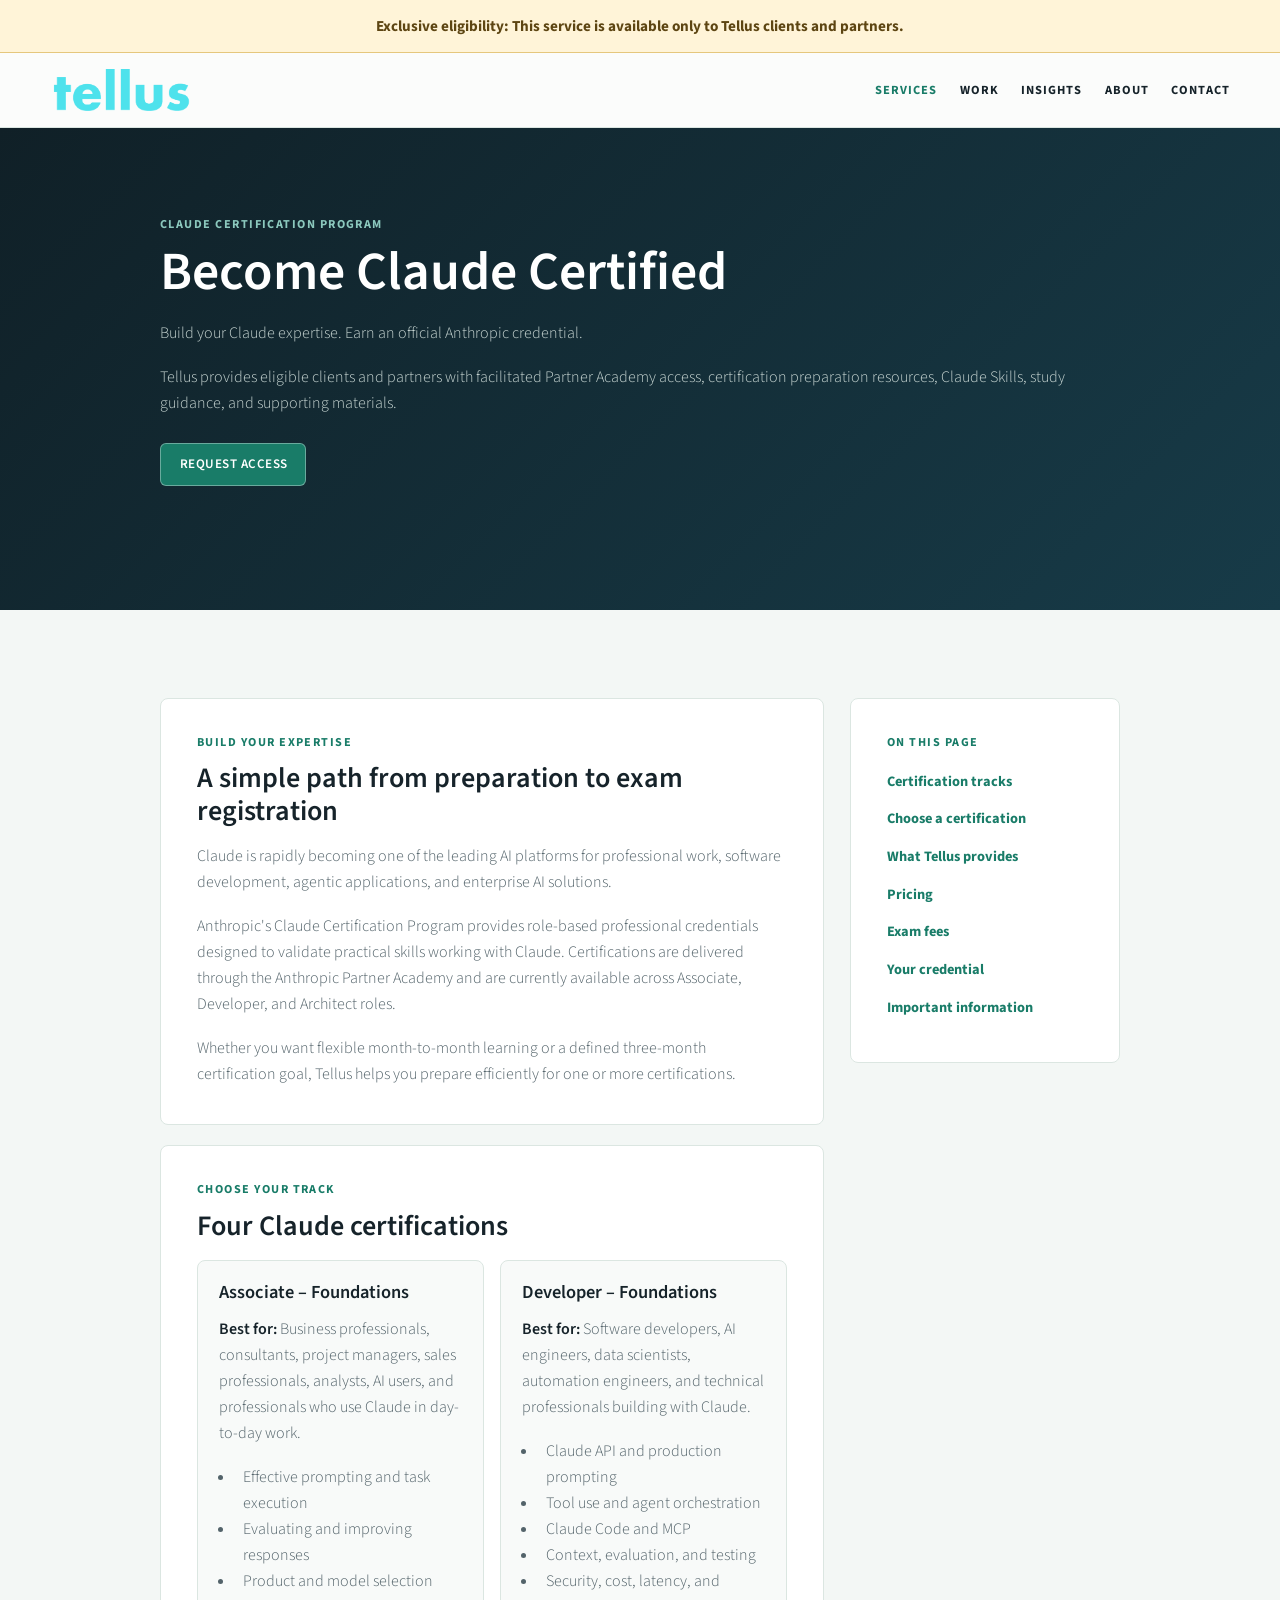
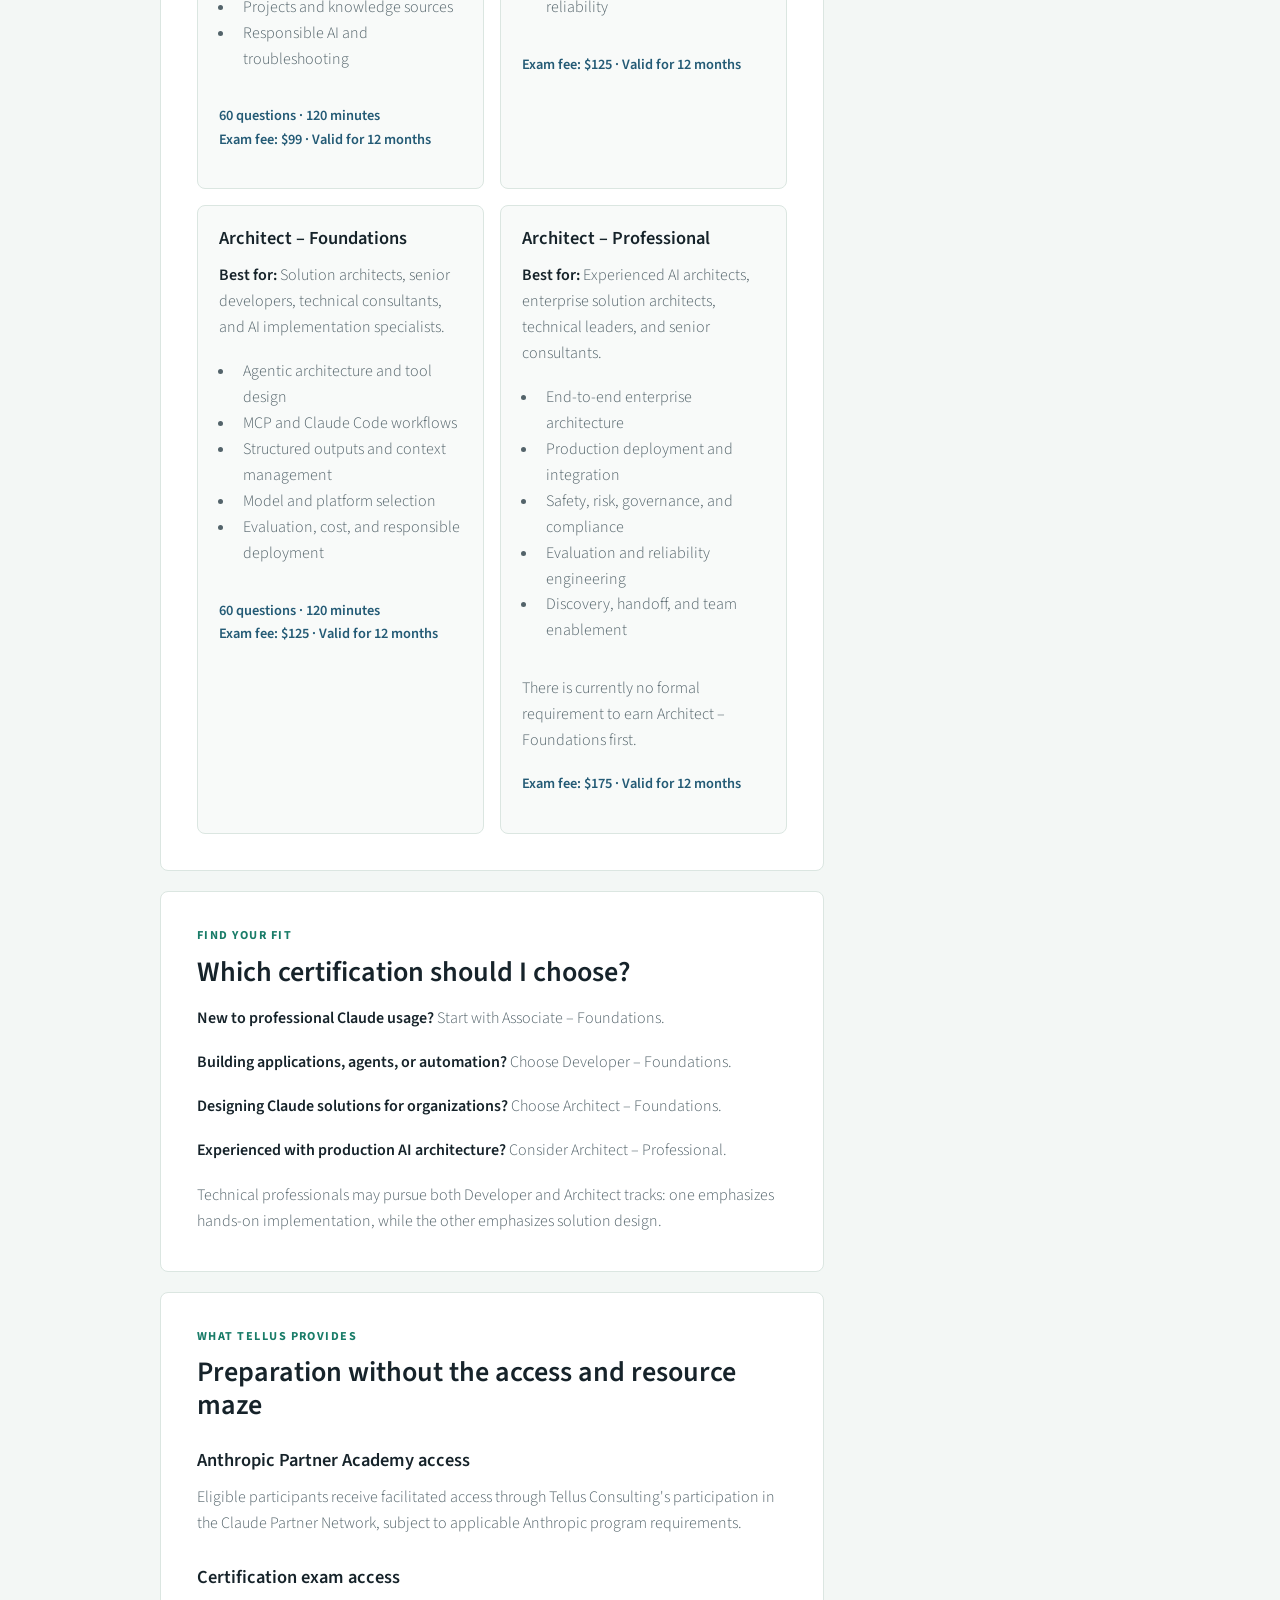
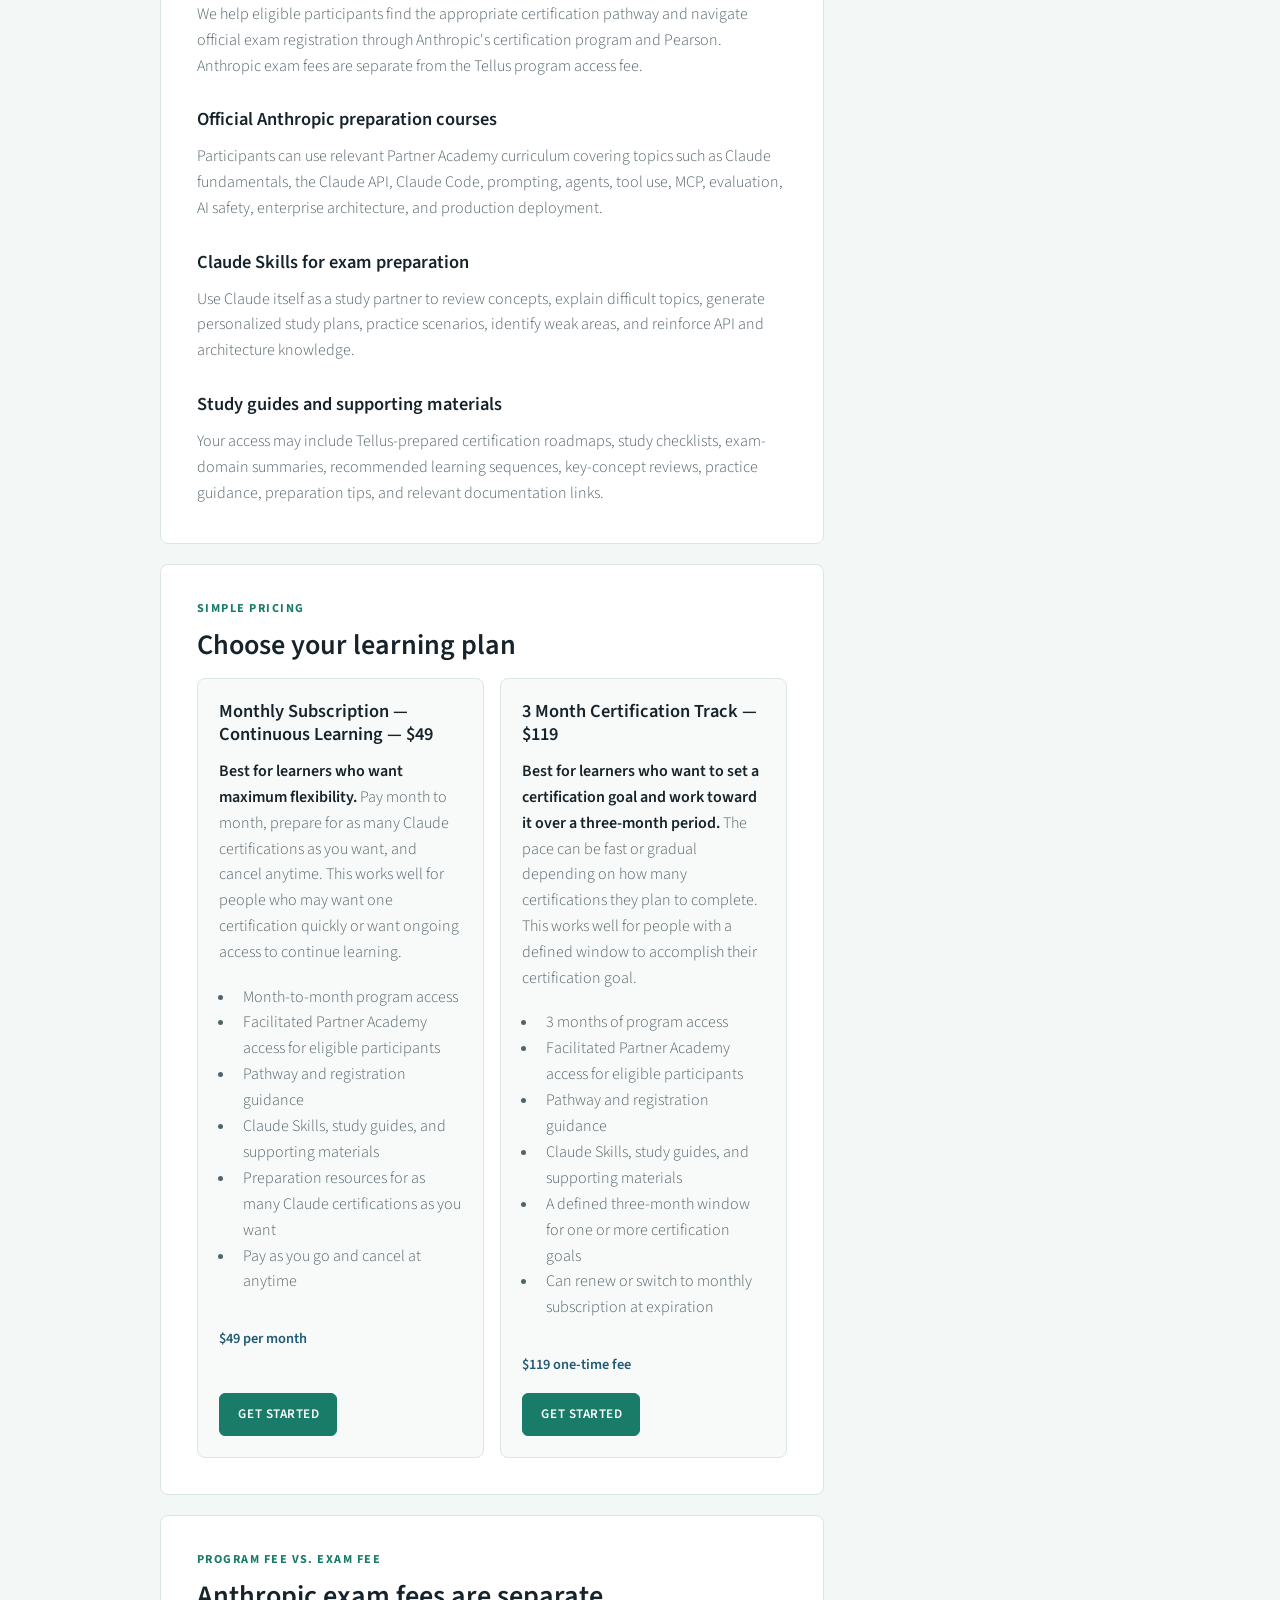
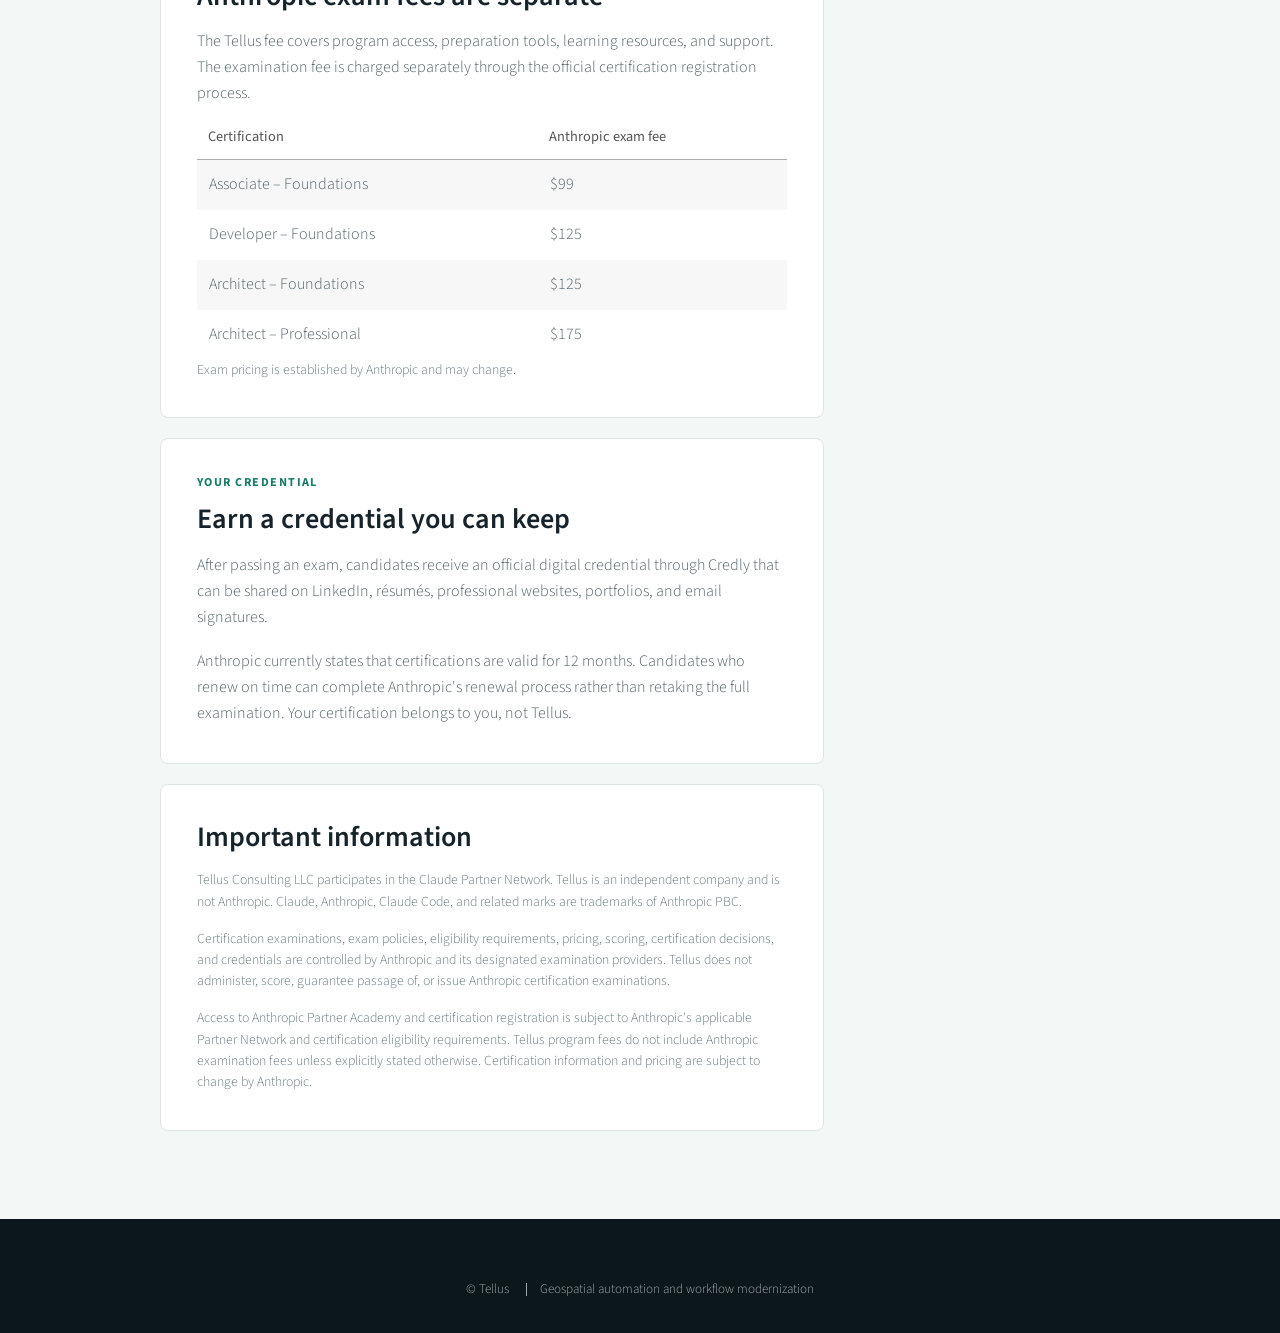
==== commit 2854d8ff: "update links" ====
--- a/claude-certification.html
+++ b/claude-certification.html
@@ -57,8 +57,8 @@
                             designed to validate practical skills working with Claude. Certifications are delivered
                             through the Anthropic Partner Academy and are currently available across Associate,
                             Developer, and Architect roles.</p>
-                        <p>Whether you want to certify quickly or study at your own pace, Tellus helps you prepare
-                            efficiently for your selected certification.</p>
+                        <p>Whether you want flexible month-to-month learning or a defined three-month certification
+                            goal, Tellus helps you prepare efficiently for one or more certifications.</p>
                     </section>
                     <section class="certification-card" id="tracks">
                         <p class="eyebrow">Choose your track</p>
@@ -162,37 +162,44 @@
                     </section>
                     <section class="certification-card" id="pricing">
                         <p class="eyebrow">Simple pricing</p>
-                        <h2>Choose your preparation window</h2>
+                        <h2>Choose your learning plan</h2>
                         <div class="pricing-grid">
                             <article class="pricing-option">
-                                <h3>1-Month Fast Track &mdash; $49</h3>
-                                <p><strong>Best for aggressive exam takers who want to prepare and certify
-                                        quickly.</strong></p>
-                                <ul>
-                                    <li>1 month of program access</li>
+                                <h3>Monthly Subscription &mdash; Continuous Learning &mdash; $49</h3>
+                                <p><strong>Best for learners who want maximum flexibility.</strong> Pay month to month,
+                                    prepare for as many Claude certifications as you want, and cancel anytime. This
+                                    works well for people who may want one certification quickly or want ongoing access
+                                    to continue learning.</p>
+                                <ul>
+                                    <li>Month-to-month program access</li>
                                     <li>Facilitated Partner Academy access for eligible participants</li>
                                     <li>Pathway and registration guidance</li>
                                     <li>Claude Skills, study guides, and supporting materials</li>
-                                    <li>Preparation resources for your selected certification</li>
-                                </ul>
-                                <p class="track-meta">$49 one-time fee</p><a class="button primary"
-                                    href="https://buy.stripe.com/PLACEHOLDER_FAST_TRACK"
-                                    aria-label="Get started with the 1-Month Fast Track">Get Started</a>
+                                    <li>Preparation resources for as many Claude certifications as you want</li>
+                                    <li>Pay as you go and cancel at anytime</li>
+                                </ul>
+                                <p class="track-meta">$49 per month</p><a class="button primary"
+                                    href="https://buy.stripe.com/eVq3cu8jy0eNgAreYwfjG02"
+                                    aria-label="Get started with the Monthly Subscription for Continuous Learning">Get
+                                    Started</a>
                             </article>
                             <article class="pricing-option">
-                                <h3>3-Month Self-Paced &mdash; $99</h3>
-                                <p><strong>Best for professionals who want a flexible preparation experience.</strong>
-                                </p>
+                                <h3>3 Month Certification Track &mdash; $119</h3>
+                                <p><strong>Best for learners who want to set a certification goal and work toward it
+                                        over a three-month period.</strong> The pace can be fast or gradual depending on
+                                    how many certifications they plan to complete. This works well for people with a
+                                    defined window to accomplish their certification goal.</p>
                                 <ul>
                                     <li>3 months of program access</li>
                                     <li>Facilitated Partner Academy access for eligible participants</li>
                                     <li>Pathway and registration guidance</li>
                                     <li>Claude Skills, study guides, and supporting materials</li>
-                                    <li>More time for Anthropic's curriculum</li>
-                                </ul>
-                                <p class="track-meta">$99 one-time fee</p><a class="button primary"
-                                    href="https://buy.stripe.com/PLACEHOLDER_SELF_PACED"
-                                    aria-label="Get started with the 3-Month Self-Paced program">Get Started</a>
+                                    <li>A defined three-month window for one or more certification goals</li>
+                                    <li>Can renew or switch to monthly subscription at expiration</li>
+                                </ul>
+                                <p class="track-meta">$119 one-time fee</p><a class="button primary"
+                                    href="https://buy.stripe.com/5kQ8wOarG4v31Fx4jSfjG03"
+                                    aria-label="Get started with the 3 Month Certification Track">Get Started</a>
                             </article>
                         </div>
                     </section>
@@ -279,4 +286,4 @@
     <script src="/assets/js/main.js"></script>
 </body>
 
-</html>
+</html>
